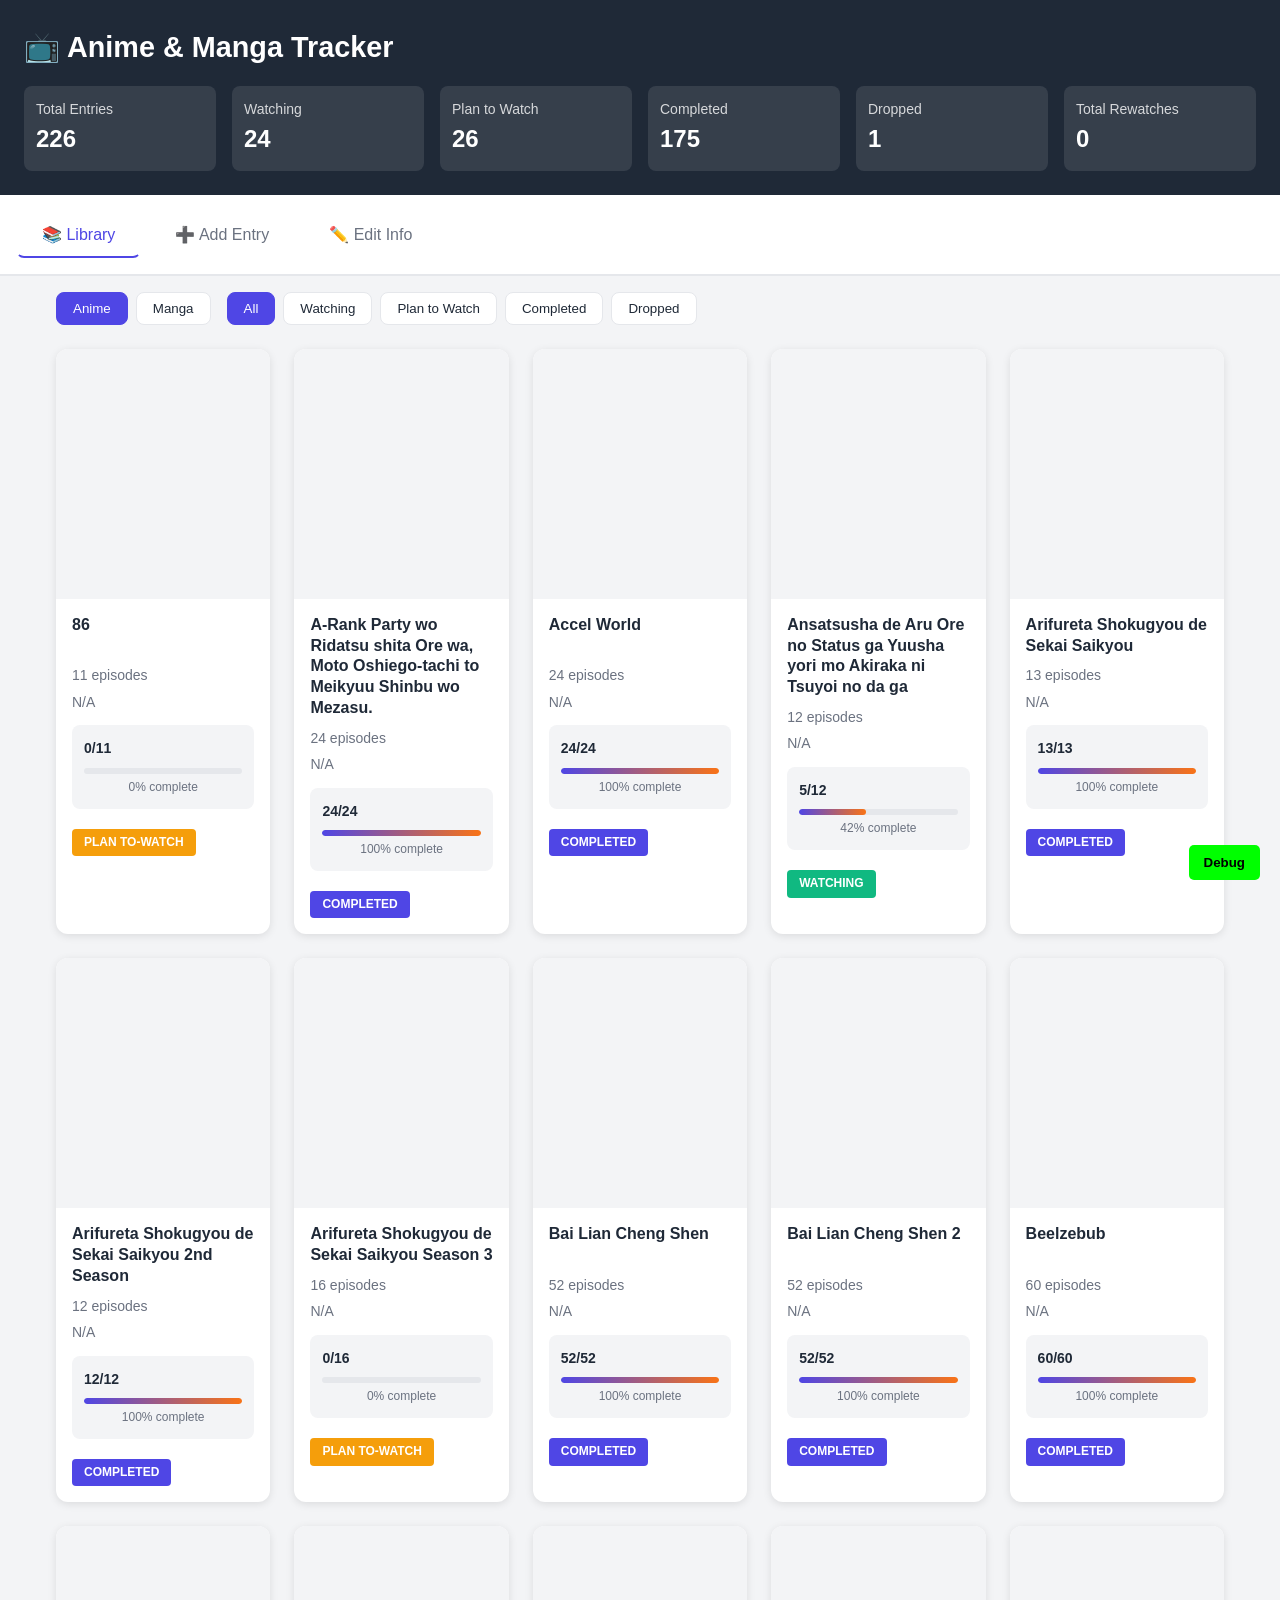
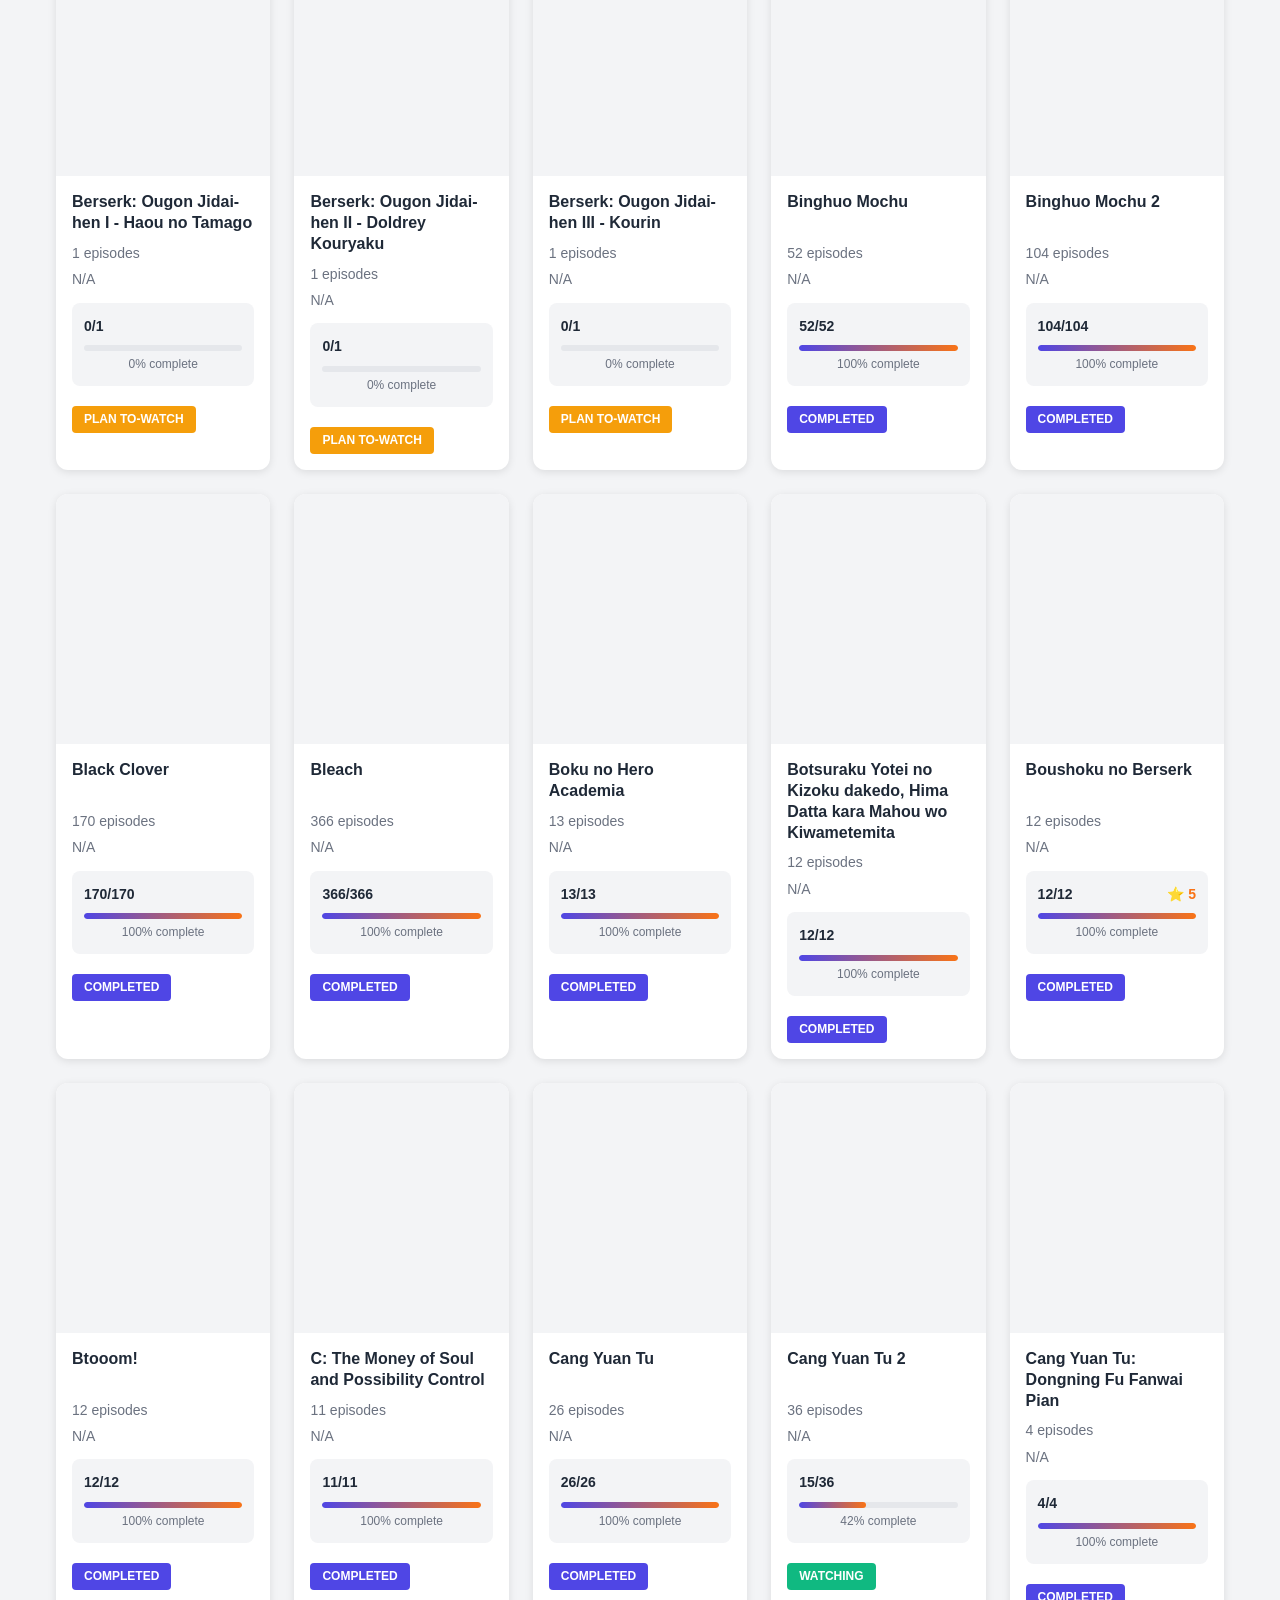
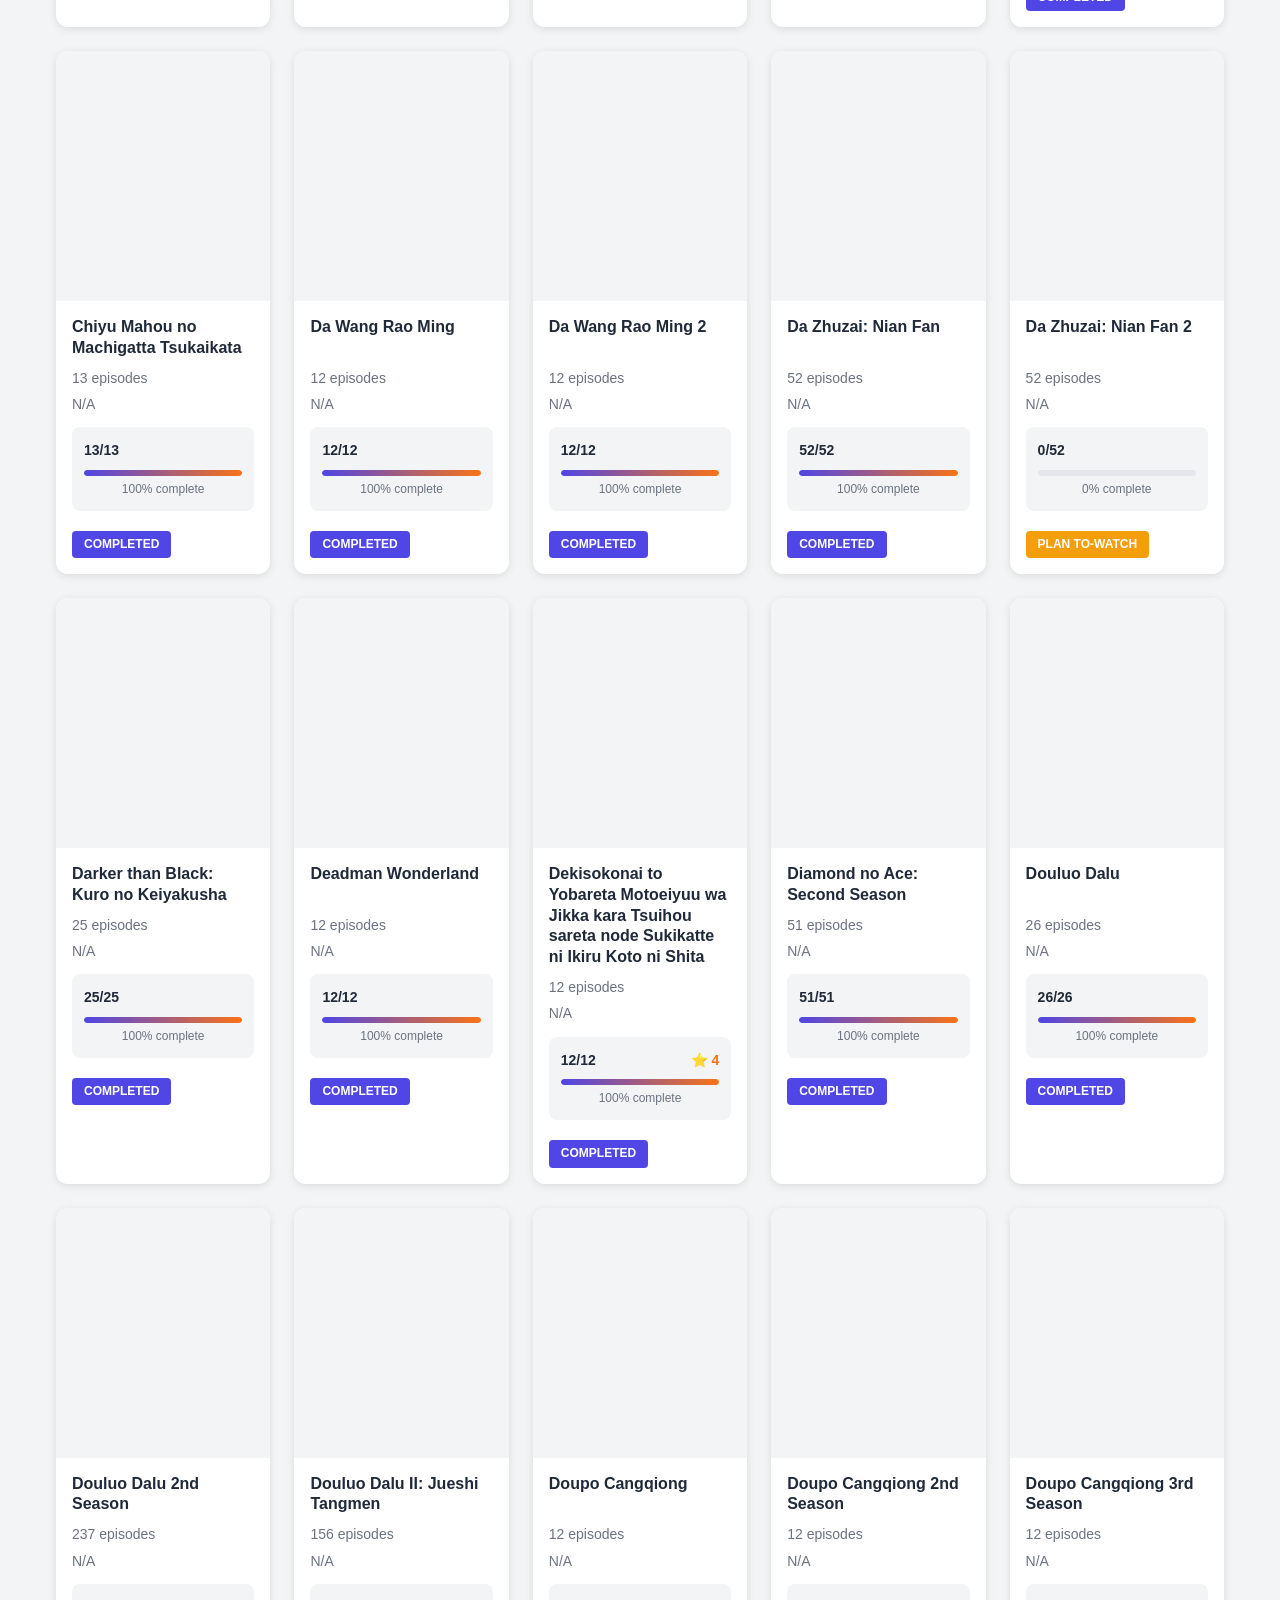
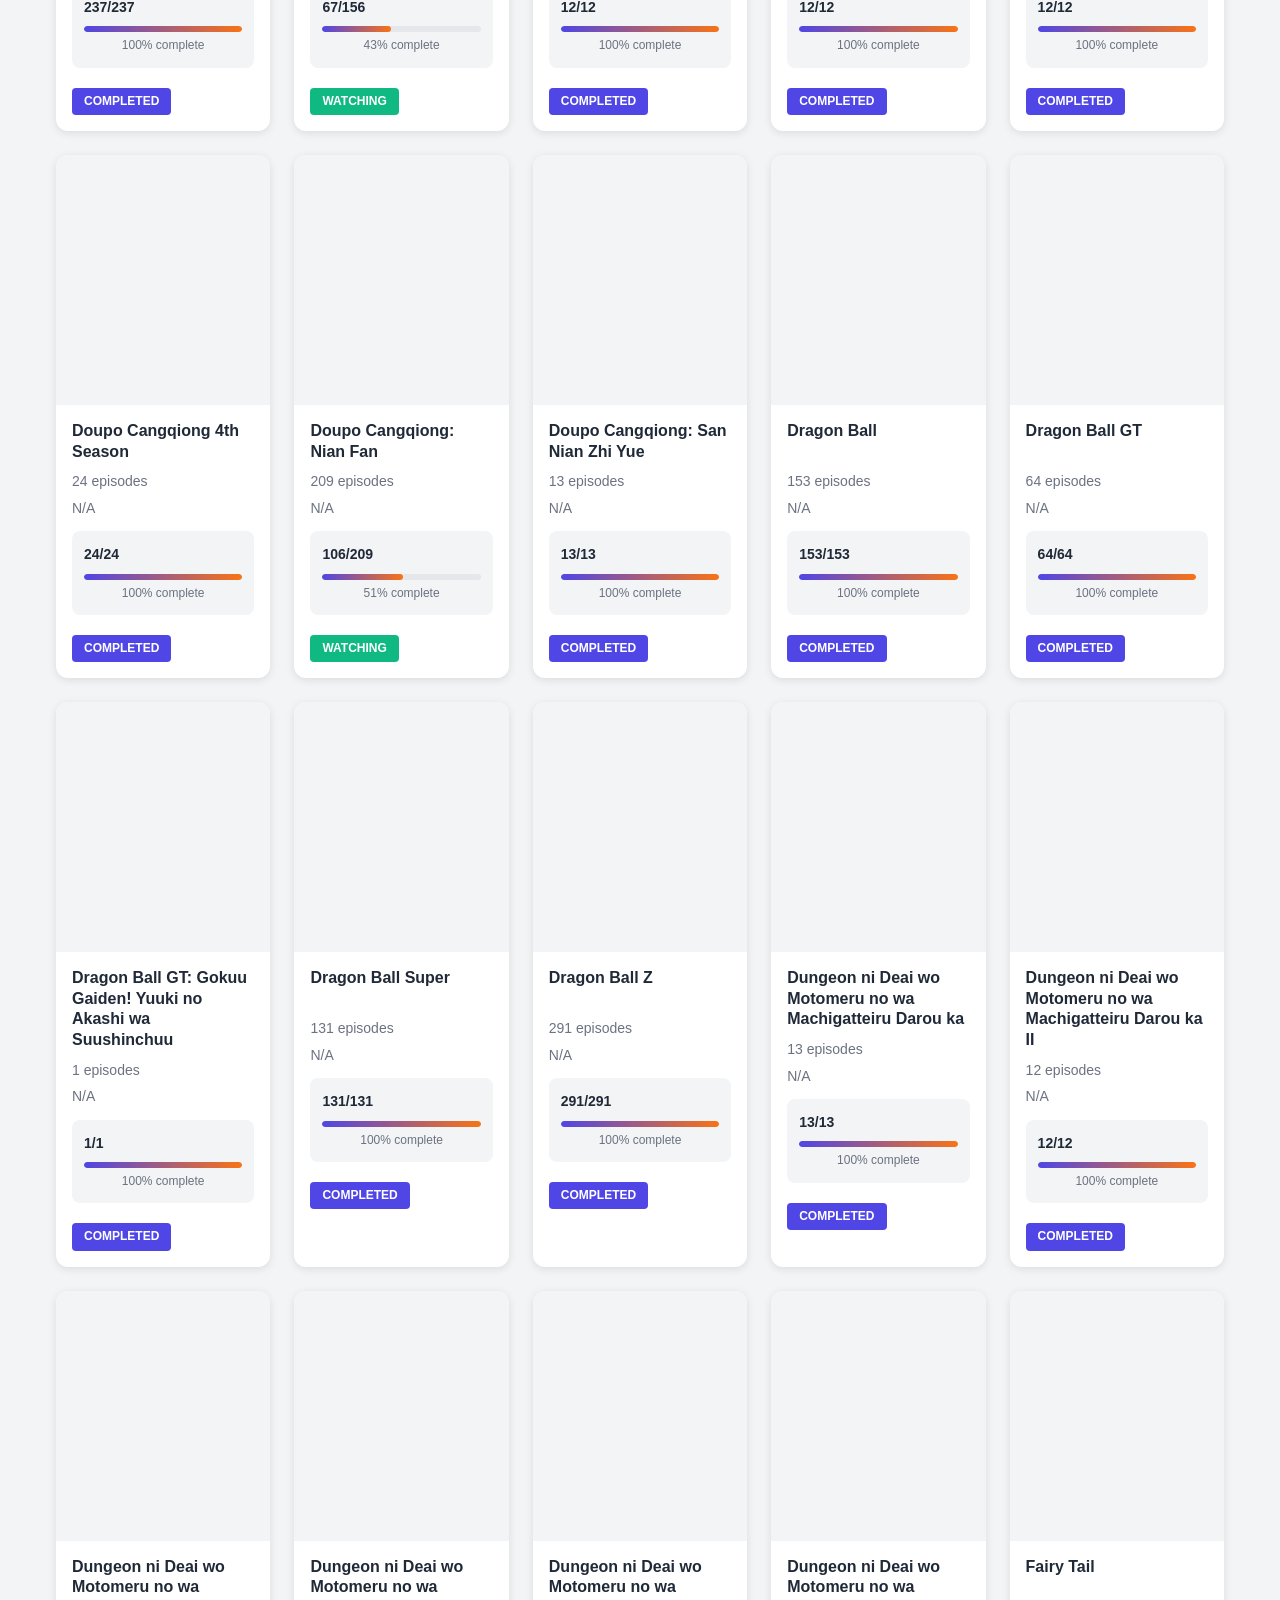
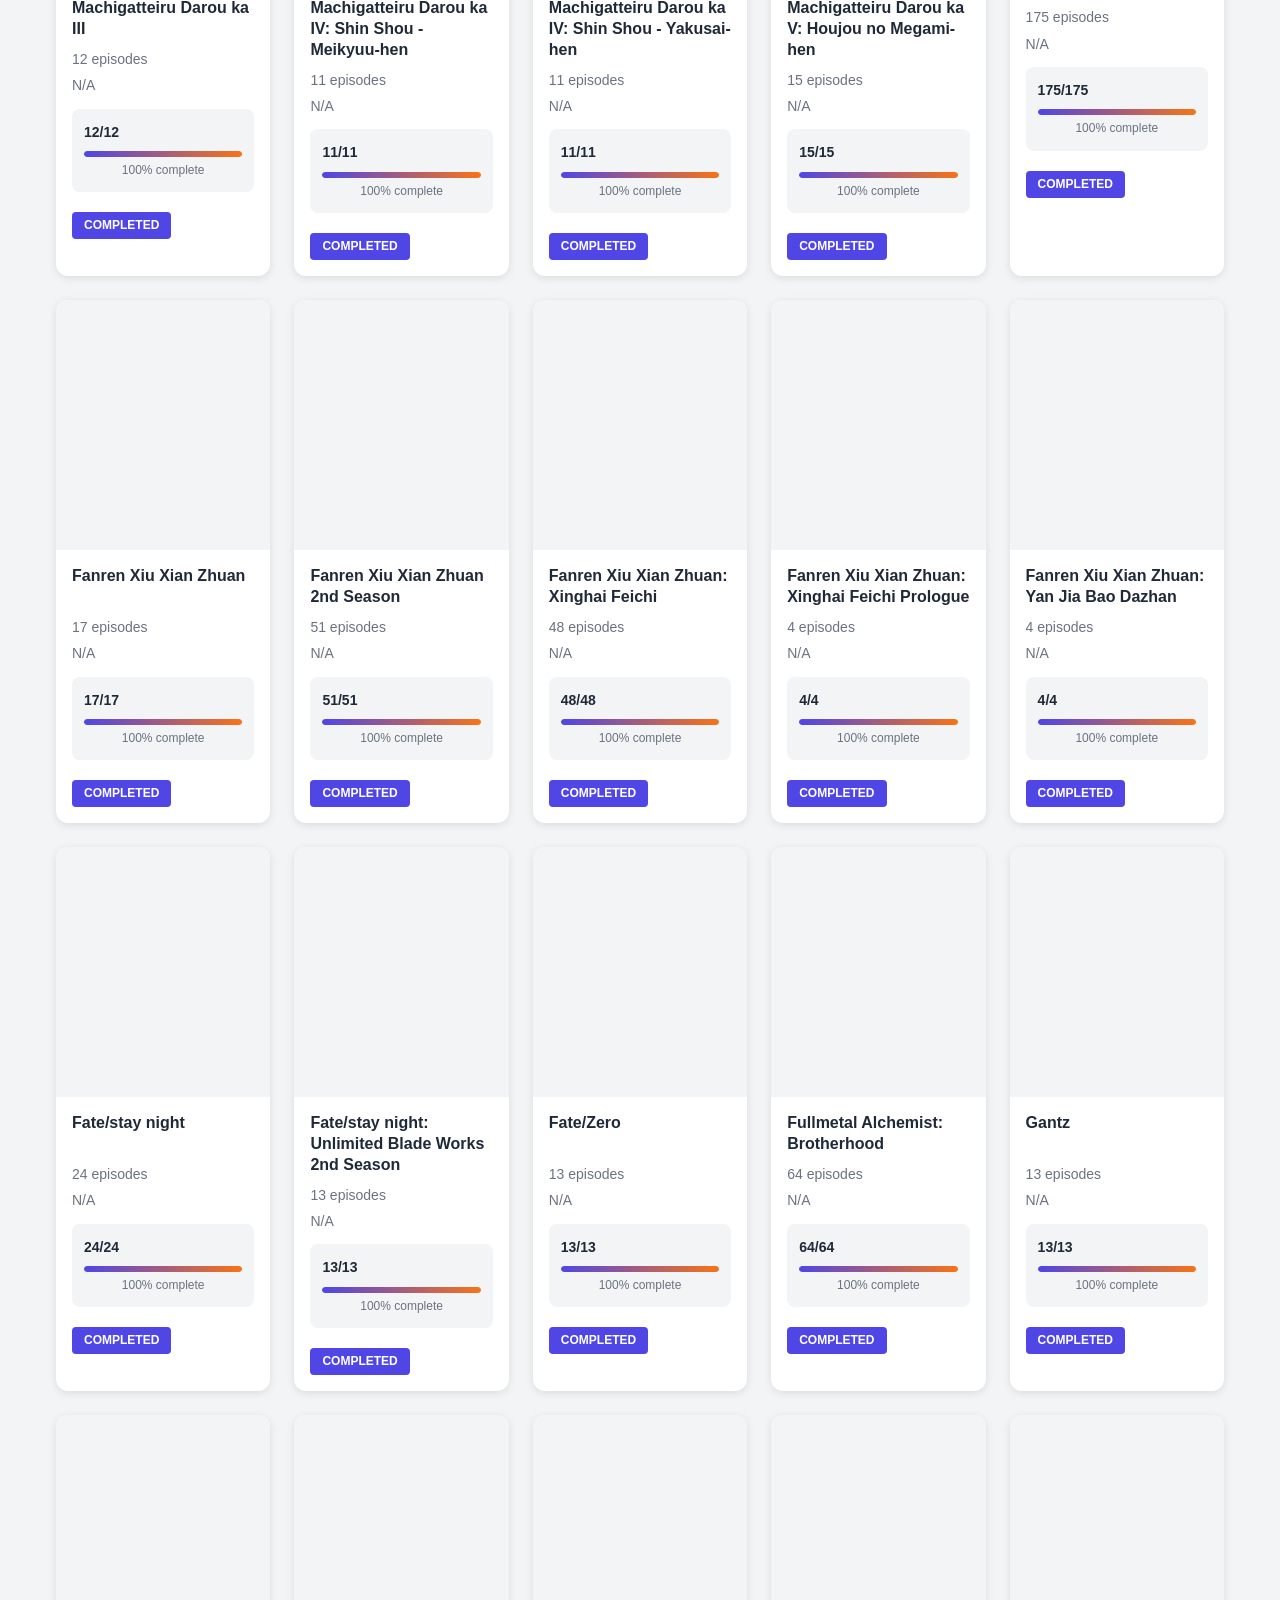
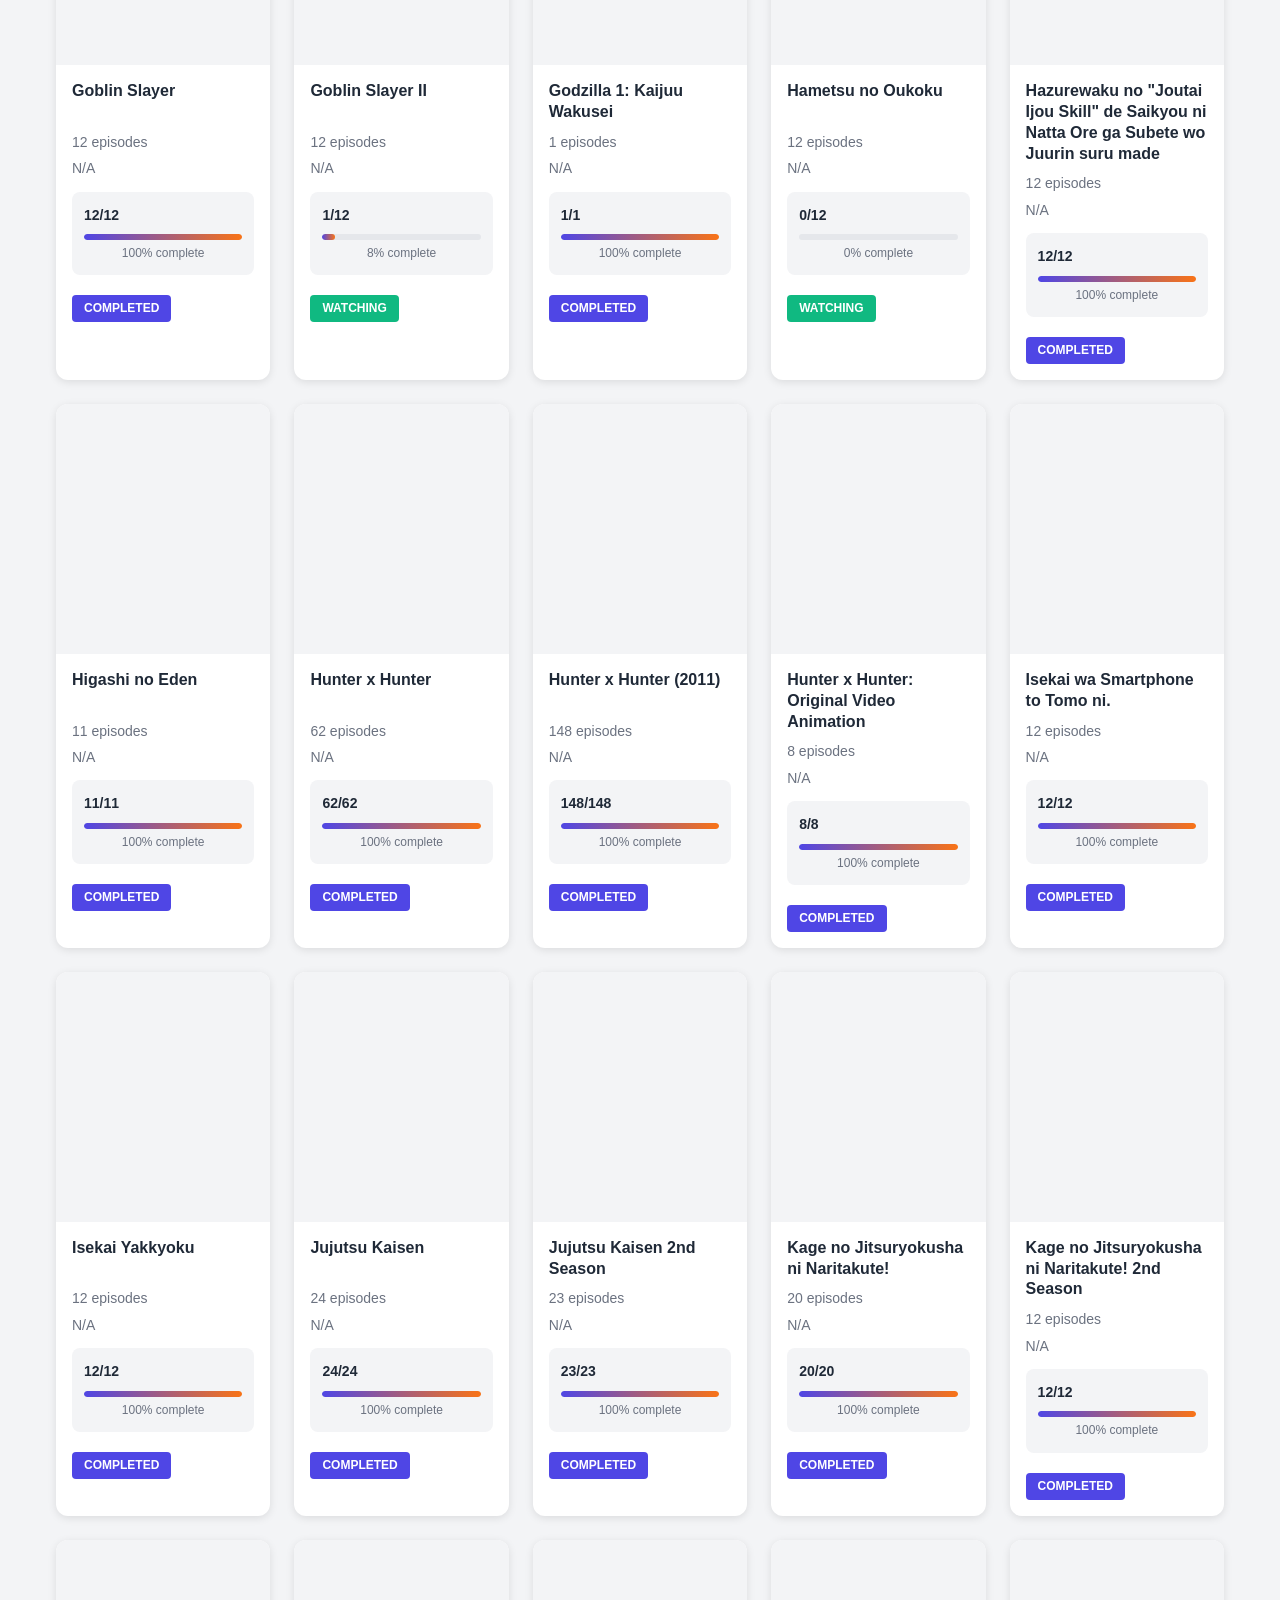
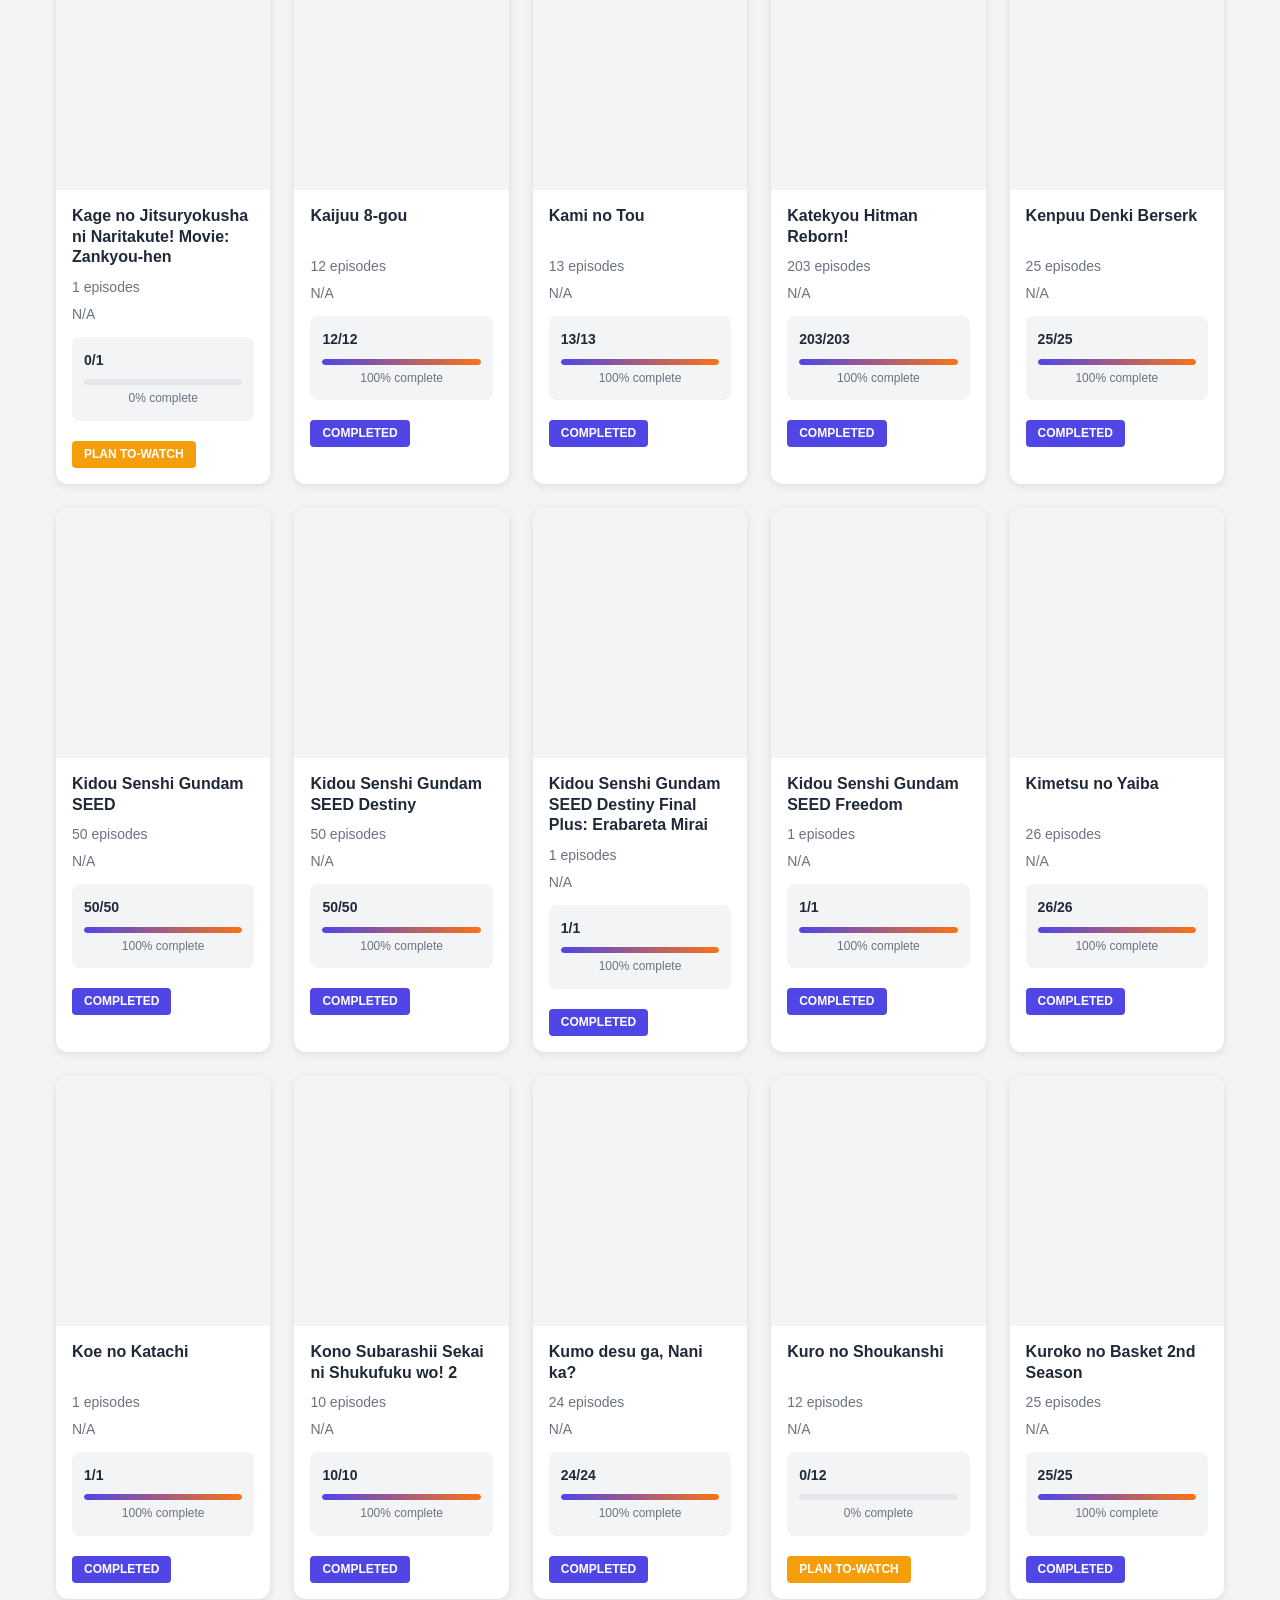
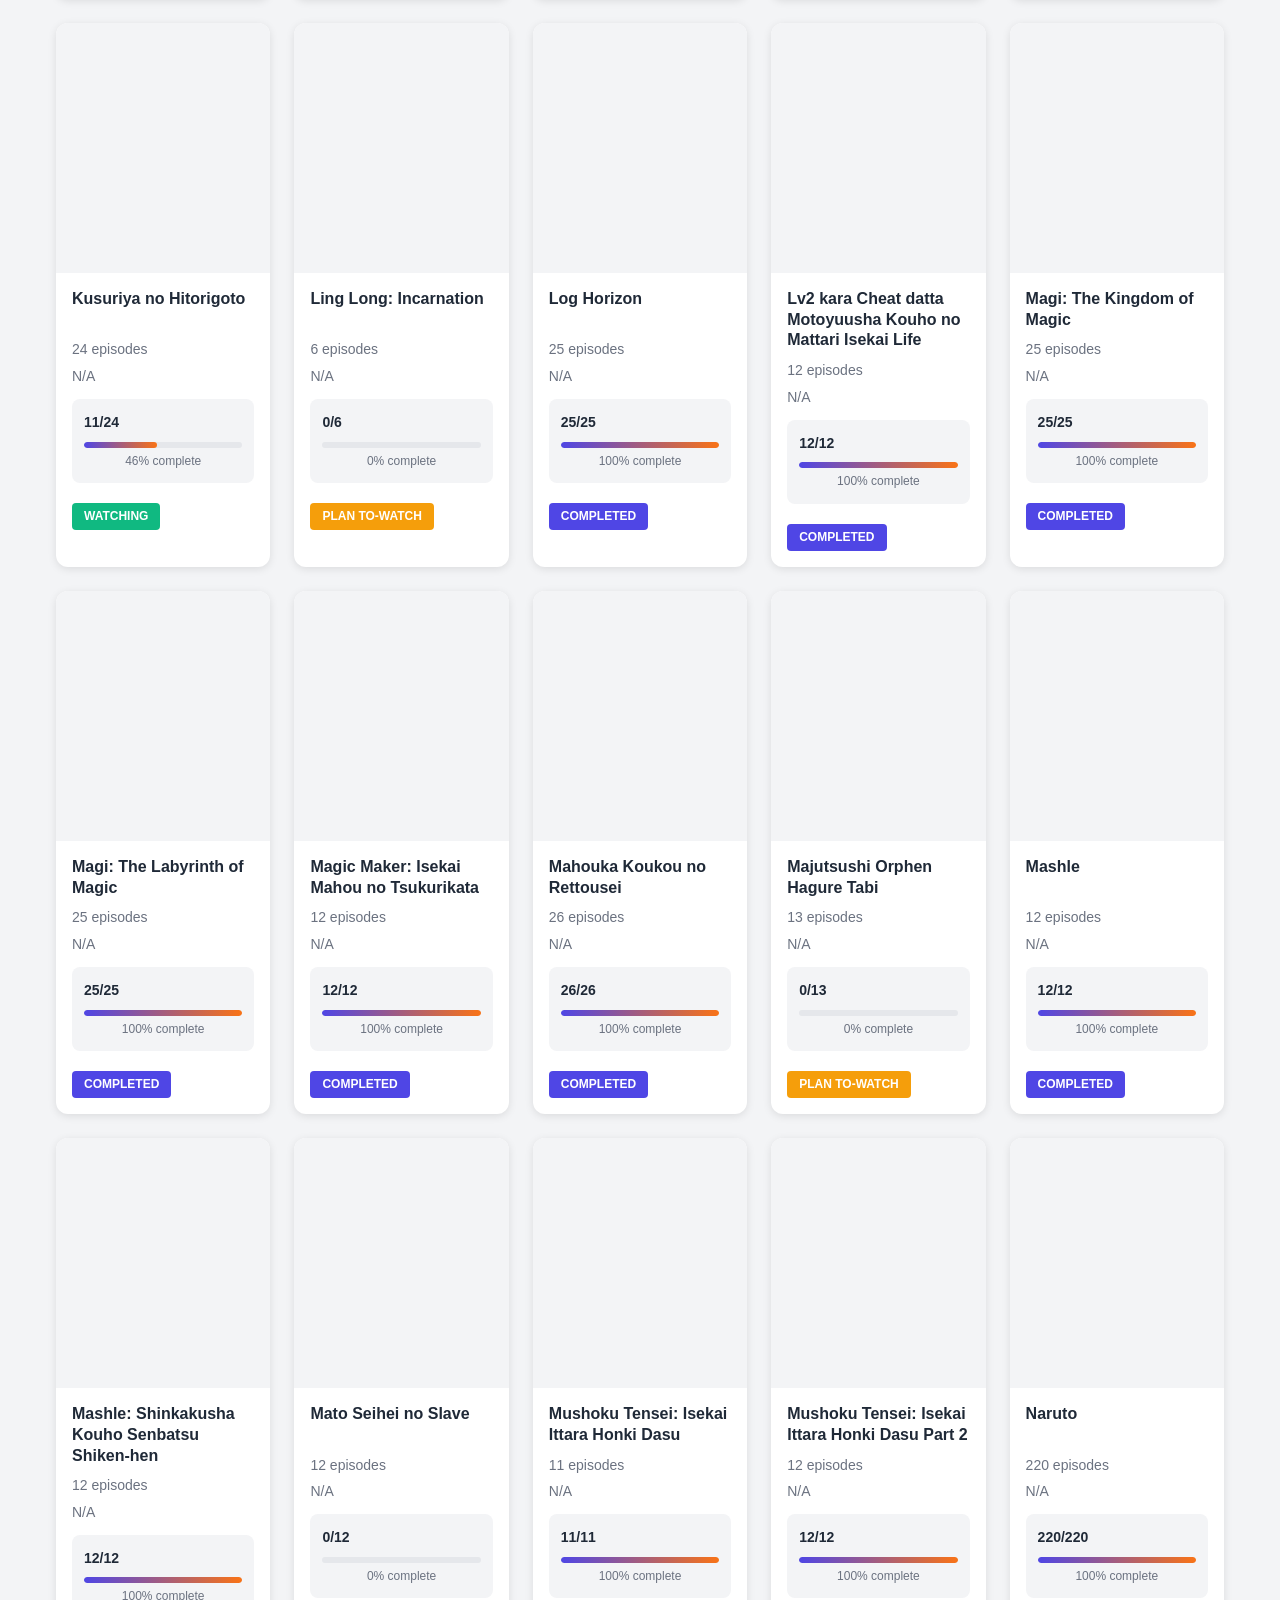
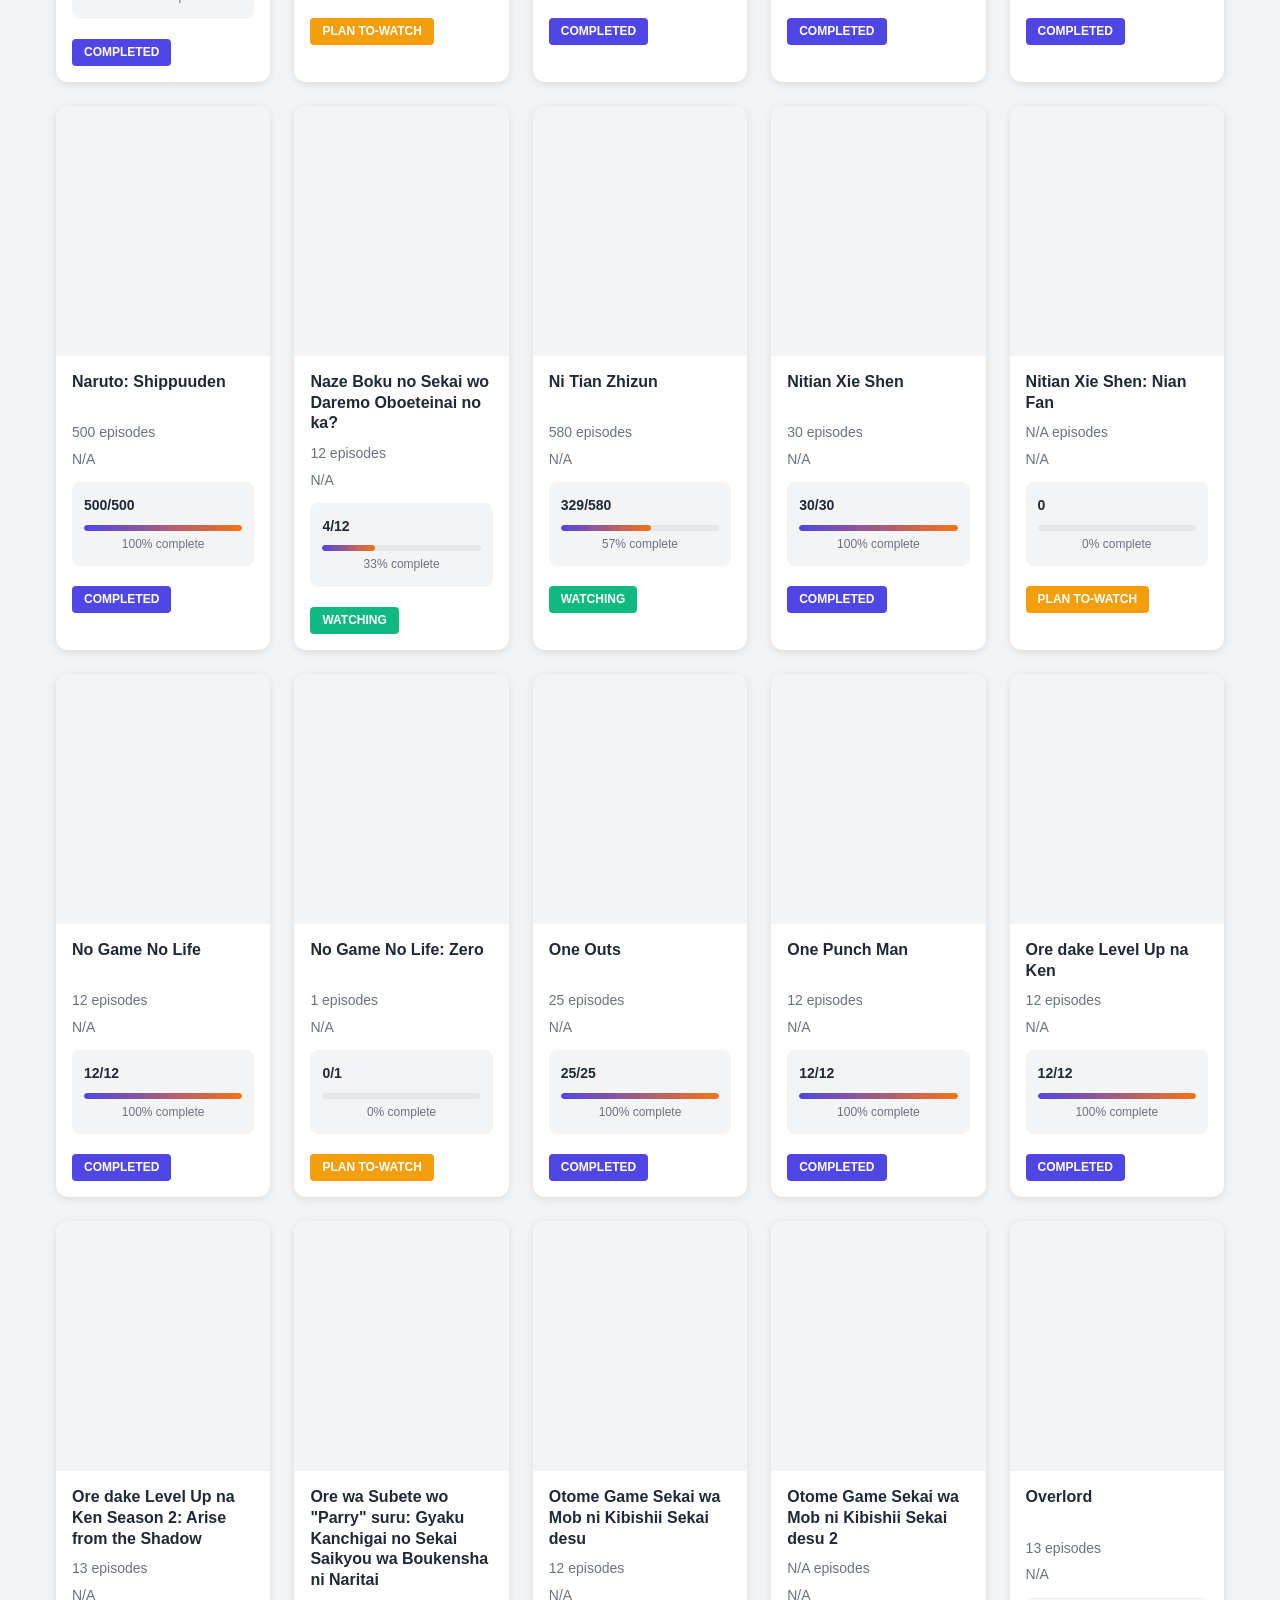
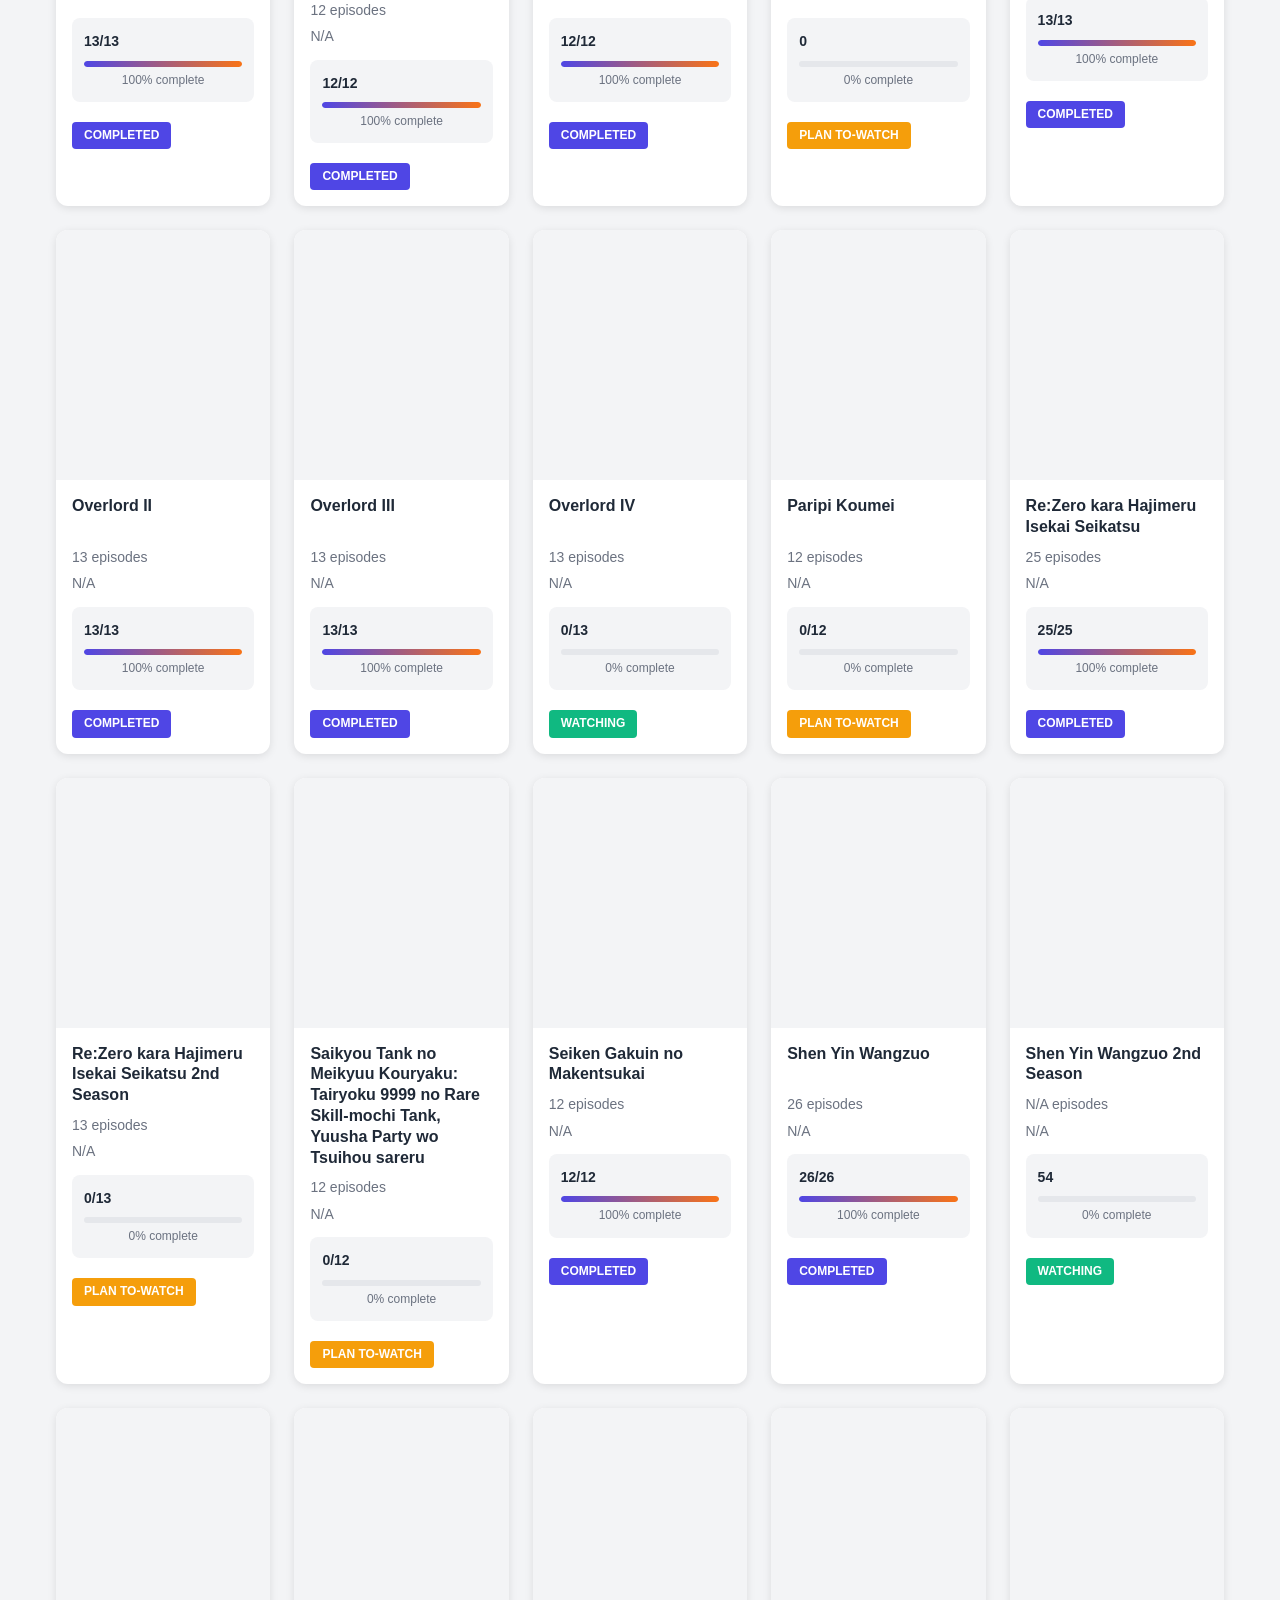
==== index.html @ 4faf29ee "first commit" ====
<!DOCTYPE html>
<html lang="en">
  <head>
    <meta charset="UTF-8" />
    <meta name="viewport" content="width=device-width, initial-scale=1.0" />
    <title>Anime & Manga Tracker</title>
    <link rel="stylesheet" href="./css/style.css" />
  </head>
  <body>
    <!-- Header -->
    <header>
      <h1>📺 Anime & Manga Tracker</h1>
      <div class="stats-bar">
        <div class="stat">
          <span class="stat-label">Total Entries</span>
          <span class="stat-value" id="stat-total">0</span>
        </div>
        <div class="stat">
          <span class="stat-label">Watching</span>
          <span class="stat-value" id="stat-watching">0</span>
        </div>
        <div class="stat">
          <span class="stat-label">Plan to Watch</span>
          <span class="stat-value" id="stat-plan">0</span>
        </div>
        <div class="stat">
          <span class="stat-label">Completed</span>
          <span class="stat-value" id="stat-completed">0</span>
        </div>
        <div class="stat">
          <span class="stat-label">Dropped</span>
          <span class="stat-value" id="stat-dropped">0</span>
        </div>
        <div class="stat">
          <span class="stat-label">Total Rewatches</span>
          <span class="stat-value" id="stat-rewatches">0</span>
        </div>
      </div>
    </header>

    <!-- Navigation Tabs -->
    <nav class="nav-tabs">
      <button class="tab-btn active" id="tab-library-btn">📚 Library</button>
      <button class="tab-btn" id="tab-add-btn">➕ Add Entry</button>
      <button class="tab-btn" id="tab-edit-btn">✏️ Edit Info</button>
    </nav>

    <!-- Main Container -->
    <div class="container">
      <!-- LIBRARY TAB -->
      <section class="tab-content" id="tab-library" style="display: block">
        <div class="library-controls">
          <div class="type-toggle">
            <button class="type-btn active" id="type-anime">Anime</button>
            <button class="type-btn" id="type-manga">Manga</button>
          </div>
          <div class="filter-group">
            <button class="filter-btn active" id="filter-all">All</button>
            <button class="filter-btn" id="filter-watching">Watching</button>
            <button class="filter-btn" id="filter-plan-to-watch">Plan to Watch</button>
            <button class="filter-btn" id="filter-completed">Completed</button>
            <button class="filter-btn" id="filter-dropped">Dropped</button>
          </div>
        </div>
        <div id="library-grid"></div>
      </section>

      <!-- ADD TAB -->
      <section class="tab-content" id="tab-add">
        <div style="margin-bottom: 2rem">
          <h2>Add New Entry</h2>
        </div>
        <div class="add-container">
          <!-- Search Section -->
          <div class="search-section">
            <h3 style="margin-bottom: 1rem">Search</h3>
            <div class="search-type-btns">
              <button class="search-type-btn active" id="search-type-anime">
                Anime
              </button>
              <button class="search-type-btn" id="search-type-manga">Manga</button>
            </div>
            <input
              type="text"
              id="search-input"
              placeholder="Search for anime or manga..."
              autocomplete="off"
            />
            <div id="search-results"></div>
          </div>

          <!-- Preview Section -->
          <div class="preview-section">
            <h3 style="margin-bottom: 1rem">Preview</h3>
            <div id="selected-result" style="min-height: 200px"></div>
            <button id="add-to-library-btn">Add to Library</button>
          </div>
        </div>
      </section>

      <!-- EDIT TAB -->
      <section class="tab-content" id="tab-edit">
        <div style="display: flex; justify-content: space-between; align-items: center; margin-bottom: 1.5rem">
          <h2>Edit & Manage Entries</h2>
          <div class="edit-toolbar">
            <button id="export-btn">💾 Export</button>
            <button id="import-btn">📥 Import</button>
            <input
              type="file"
              id="import-file"
              accept=".json"
              style="display: none"
            />
            <button id="edit-refresh-btn">🔄 Refresh</button>
          </div>
        </div>

        <div style="margin-bottom: 1rem">
          <div class="type-toggle">
            <button class="type-btn active" id="type-anime-edit" style="display: none">
              Anime
            </button>
            <button class="type-btn" id="type-manga-edit" style="display: none">
              Manga
            </button>
          </div>
        </div>

        <div id="edit-list"></div>
      </section>
    </div>

    <!-- Modal for Entry Details -->
    <div id="entry-detail-modal">
      <div id="entry-detail-content"></div>
    </div>

    <!-- Debug Console -->
    <div id="debug-console" style="position: fixed; bottom: 0; right: 0; width: 400px; height: 300px; background: #1a1a1a; color: #00ff00; border: 2px solid #00ff00; border-radius: 5px; overflow: auto; font-family: monospace; font-size: 11px; padding: 10px; z-index: 10000; display: none;">
      <div style="margin-bottom: 10px;">
        <button onclick="document.getElementById('debug-console').style.display='none'" style="float: right; background: #00ff00; color: #000; border: none; padding: 5px 10px; cursor: pointer; border-radius: 3px;">Close</button>
        <strong>Debug Console</strong>
      </div>
      <div id="debug-output" style="height: 100%; overflow-y: auto;"></div>
    </div>
    
    <!-- Debug Toggle Button -->
    <button id="debug-toggle" style="position: fixed; bottom: 20px; right: 20px; padding: 10px 15px; background: #00ff00; color: #000; border: none; border-radius: 5px; cursor: pointer; font-weight: bold; z-index: 9999;">Debug</button>

    <!-- Scripts -->
    <script src="./js/mal-api.js"></script>
    <script src="./js/data-loader.js"></script>
    <script src="./js/storage.js"></script>
    <script>
      // Setup debug console
      const debugOutput = document.getElementById('debug-output');
      const debugToggle = document.getElementById('debug-toggle');
      const debugConsole = document.getElementById('debug-console');
      
      debugToggle.addEventListener('click', () => {
        debugConsole.style.display = debugConsole.style.display === 'none' ? 'block' : 'none';
      });
      
      const originalLog = console.log;
      const originalError = console.error;
      
      console.log = function(...args) {
        originalLog.apply(console, args);
        const message = args.map(arg => typeof arg === 'object' ? JSON.stringify(arg, null, 2) : String(arg)).join(' ');
        const line = document.createElement('div');
        line.style.color = '#00ff00';
        line.textContent = '[LOG] ' + message;
        debugOutput.appendChild(line);
        debugOutput.scrollTop = debugOutput.scrollHeight;
      };
      
      console.error = function(...args) {
        originalError.apply(console, args);
        const message = args.map(arg => typeof arg === 'object' ? JSON.stringify(arg, null, 2) : String(arg)).join(' ');
        const line = document.createElement('div');
        line.style.color = '#ff0000';
        line.textContent = '[ERROR] ' + message;
        debugOutput.appendChild(line);
        debugOutput.scrollTop = debugOutput.scrollHeight;
      };
      
      console.log('Debug console initialized');
      console.log('[index.html] typeof MALDataLoader:', typeof MALDataLoader);
      console.log('[index.html] typeof StorageManager:', typeof StorageManager);
      console.log('[index.html] typeof AnimeTrackerApp:', typeof AnimeTrackerApp);
    </script>
    <script src="./js/app.js"></script>
  </body>
</html>
---- css/style.css ----
/* Anime Tracker App - Styling */

:root {
  --primary-color: #1f2937;
  --secondary-color: #4f46e5;
  --accent-color: #f97316;
  --bg-light: #f3f4f6;
  --bg-white: #ffffff;
  --text-dark: #1f2937;
  --text-light: #6b7280;
  --border-color: #e5e7eb;
  --success-color: #10b981;
  --warning-color: #f59e0b;
  --danger-color: #ef4444;
}

* {
  margin: 0;
  padding: 0;
  box-sizing: border-box;
}

body {
  font-family: -apple-system, BlinkMacSystemFont, 'Segoe UI', 'Roboto', 'Oxygen', 'Ubuntu',
    'Cantarell', 'Fira Sans', 'Droid Sans', 'Helvetica Neue', sans-serif;
  background-color: var(--bg-light);
  color: var(--text-dark);
  line-height: 1.6;
}

/* ============ HEADER ============ */

header {
  background-color: var(--primary-color);
  color: white;
  padding: 1.5rem;
  box-shadow: 0 2px 8px rgba(0, 0, 0, 0.1);
}

header h1 {
  font-size: 1.8rem;
  margin-bottom: 1rem;
}

.stats-bar {
  display: grid;
  grid-template-columns: repeat(auto-fit, minmax(150px, 1fr));
  gap: 1rem;
  margin-top: 1rem;
}

.stat {
  background-color: rgba(255, 255, 255, 0.1);
  padding: 0.75rem;
  border-radius: 0.5rem;
}

.stat-label {
  display: block;
  font-size: 0.875rem;
  opacity: 0.8;
}

.stat-value {
  display: block;
  font-size: 1.5rem;
  font-weight: bold;
}

/* ============ NAVIGATION ============ */

.nav-tabs {
  display: flex;
  gap: 0.5rem;
  padding: 1rem;
  background-color: var(--bg-white);
  border-bottom: 2px solid var(--border-color);
  flex-wrap: wrap;
}

.tab-btn {
  background: none;
  border: 2px solid transparent;
  padding: 0.75rem 1.5rem;
  font-size: 1rem;
  cursor: pointer;
  color: var(--text-light);
  border-radius: 0.5rem;
  transition: all 0.3s ease;
}

.tab-btn:hover {
  color: var(--secondary-color);
  background-color: var(--bg-light);
}

.tab-btn.active {
  color: var(--secondary-color);
  border-bottom-color: var(--secondary-color);
}

/* ============ MAIN CONTENT ============ */

.container {
  max-width: 1200px;
  margin: 0 auto;
  padding: 1rem;
}

.tab-content {
  display: none;
  animation: fadeIn 0.3s ease;
}

.tab-content.active {
  display: block;
}

@keyframes fadeIn {
  from {
    opacity: 0;
  }
  to {
    opacity: 1;
  }
}

/* ============ LIBRARY TAB ============ */

.library-controls {
  display: flex;
  gap: 1rem;
  margin-bottom: 1.5rem;
  flex-wrap: wrap;
}

.type-toggle,
.filter-group {
  display: flex;
  gap: 0.5rem;
  flex-wrap: wrap;
}

.type-btn,
.filter-btn {
  padding: 0.5rem 1rem;
  border: 1px solid var(--border-color);
  background-color: var(--bg-white);
  color: var(--text-dark);
  border-radius: 0.5rem;
  cursor: pointer;
  transition: all 0.3s ease;
}

.type-btn:hover,
.filter-btn:hover {
  background-color: var(--bg-light);
}

.type-btn.active,
.filter-btn.active {
  background-color: var(--secondary-color);
  color: white;
  border-color: var(--secondary-color);
}

#library-grid {
  display: grid;
  grid-template-columns: repeat(auto-fill, minmax(200px, 1fr));
  gap: 1.5rem;
  margin-top: 1.5rem;
}

.entry-card {
  background-color: var(--bg-white);
  border-radius: 0.75rem;
  overflow: hidden;
  box-shadow: 0 2px 8px rgba(0, 0, 0, 0.1);
  cursor: pointer;
  transition: transform 0.3s ease, box-shadow 0.3s ease;
}

.entry-card:hover {
  transform: translateY(-4px);
  box-shadow: 0 8px 16px rgba(0, 0, 0, 0.15);
}

.card-image {
  width: 100%;
  height: 250px;
  background-size: cover;
  background-position: center;
  background-color: var(--bg-light);
}

.card-content {
  padding: 1rem;
}

.card-title {
  font-size: 1rem;
  font-weight: 600;
  margin-bottom: 0.5rem;
  line-height: 1.3;
  min-height: 2.6rem;
}

.card-meta {
  font-size: 0.875rem;
  color: var(--text-light);
  margin-bottom: 0.25rem;
}

.card-rewatch {
  font-size: 0.875rem;
  color: var(--accent-color);
  font-weight: 600;
  margin: 0.5rem 0;
}

.status-badge {
  display: inline-block;
  padding: 0.25rem 0.75rem;
  border-radius: 0.25rem;
  font-size: 0.75rem;
  font-weight: 600;
  margin-top: 0.5rem;
}

.status-watching {
  background-color: var(--success-color);
  color: white;
}

.status-plan-to-watch {
  background-color: var(--warning-color);
  color: white;
}

.status-completed {
  background-color: var(--secondary-color);
  color: white;
}

.status-dropped {
  background-color: var(--danger-color);
  color: white;
}

/* Progress Section */
.progress-section {
  margin: 0.75rem 0;
  padding: 0.75rem;
  background-color: var(--bg-light);
  border-radius: 0.5rem;
}

.progress-info {
  display: flex;
  justify-content: space-between;
  align-items: center;
  margin-bottom: 0.5rem;
  font-size: 0.875rem;
}

.progress-text {
  font-weight: 600;
  color: var(--text-dark);
}

.user-score {
  color: var(--accent-color);
  font-weight: 600;
}

.progress-bar {
  width: 100%;
  height: 6px;
  background-color: #e5e7eb;
  border-radius: 3px;
  overflow: hidden;
  margin-bottom: 0.25rem;
}

.progress-fill {
  height: 100%;
  background: linear-gradient(90deg, var(--secondary-color), var(--accent-color));
  border-radius: 3px;
  transition: width 0.3s ease;
}

.progress-percent {
  font-size: 0.75rem;
  color: var(--text-light);
  margin: 0;
  text-align: center;
}

.empty-state {
  text-align: center;
  padding: 3rem;
  color: var(--text-light);
  font-size: 1.1rem;
}

/* ============ MODAL ============ */

#entry-detail-modal {
  display: none;
  position: fixed;
  z-index: 1000;
  left: 0;
  top: 0;
  width: 100%;
  height: 100%;
  background-color: rgba(0, 0, 0, 0.7);
  backdrop-filter: blur(4px);
}

#entry-detail-content {
  background-color: var(--bg-white);
  margin: 5% auto;
  padding: 2rem;
  border-radius: 0.75rem;
  max-width: 500px;
  max-height: 80vh;
  overflow-y: auto;
  box-shadow: 0 20px 60px rgba(0, 0, 0, 0.3);
}

.detail-container {
  display: flex;
  gap: 1.5rem;
  margin-bottom: 1.5rem;
}

.detail-image {
  width: 120px;
  height: 170px;
  object-fit: cover;
  border-radius: 0.5rem;
  flex-shrink: 0;
}

.detail-info h2 {
  margin-bottom: 1rem;
  font-size: 1.5rem;
}

.detail-info p {
  margin-bottom: 0.75rem;
  line-height: 1.5;
}

.detail-status-section {
  background-color: var(--bg-light);
  padding: 1rem;
  border-radius: 0.5rem;
  margin: 1rem 0;
  border-left: 4px solid var(--secondary-color);
}

.detail-status-section p {
  margin-bottom: 0.5rem;
}

.detail-progress-bar {
  width: 100%;
  height: 8px;
  background-color: #e5e7eb;
  border-radius: 4px;
  overflow: hidden;
  margin: 0.75rem 0;
}

.detail-progress-bar .progress-fill {
  height: 100%;
  background: linear-gradient(90deg, var(--secondary-color), var(--accent-color));
  border-radius: 4px;
}

#entry-detail-content button {
  width: 100%;
  padding: 0.75rem;
  background-color: var(--secondary-color);
  color: white;
  border: none;
  border-radius: 0.5rem;
  cursor: pointer;
  font-size: 1rem;
  font-weight: 600;
}

#entry-detail-content button:hover {
  background-color: #4338ca;
}

/* ============ ADD TAB ============ */

.add-container {
  display: grid;
  grid-template-columns: 1fr 1fr;
  gap: 2rem;
}

.search-section,
.preview-section {
  background-color: var(--bg-white);
  padding: 1.5rem;
  border-radius: 0.75rem;
  box-shadow: 0 2px 8px rgba(0, 0, 0, 0.1);
}

.search-type-btns {
  display: flex;
  gap: 0.5rem;
  margin-bottom: 1rem;
}

.search-type-btn {
  padding: 0.5rem 1rem;
  border: 1px solid var(--border-color);
  background-color: var(--bg-white);
  border-radius: 0.5rem;
  cursor: pointer;
  transition: all 0.3s ease;
}

.search-type-btn.active {
  background-color: var(--secondary-color);
  color: white;
  border-color: var(--secondary-color);
}

#search-input {
  width: 100%;
  padding: 0.75rem;
  border: 1px solid var(--border-color);
  border-radius: 0.5rem;
  font-size: 1rem;
  margin-bottom: 1rem;
}

#search-results {
  max-height: 400px;
  overflow-y: auto;
}

.search-result {
  display: flex;
  gap: 1rem;
  padding: 0.75rem;
  border: 1px solid var(--border-color);
  border-radius: 0.5rem;
  cursor: pointer;
  transition: all 0.3s ease;
  margin-bottom: 0.5rem;
}

.search-result:hover {
  background-color: var(--bg-light);
  transform: translateX(4px);
}

.search-result img {
  width: 60px;
  height: 90px;
  object-fit: cover;
  border-radius: 0.25rem;
}

.search-result h4 {
  margin-bottom: 0.25rem;
}

.search-result p {
  font-size: 0.875rem;
  color: var(--text-light);
}

.selected-item {
  display: flex;
  gap: 1.5rem;
}

.selected-item img {
  width: 100px;
  height: 150px;
  object-fit: cover;
  border-radius: 0.5rem;
}

#add-to-library-btn {
  display: none;
  width: 100%;
  padding: 1rem;
  background-color: var(--success-color);
  color: white;
  border: none;
  border-radius: 0.5rem;
  cursor: pointer;
  font-size: 1rem;
  font-weight: 600;
  margin-top: 1rem;
}

#add-to-library-btn:hover {
  background-color: #059669;
}

/* ============ EDIT TAB ============ */

.edit-toolbar {
  display: flex;
  gap: 1rem;
  margin-bottom: 1.5rem;
}

.edit-toolbar button {
  padding: 0.75rem 1.5rem;
  background-color: var(--secondary-color);
  color: white;
  border: none;
  border-radius: 0.5rem;
  cursor: pointer;
  font-weight: 600;
}

.edit-toolbar button:hover {
  background-color: #4338ca;
}

#edit-list {
  display: flex;
  flex-direction: column;
  gap: 1rem;
}

.edit-item {
  background-color: var(--bg-white);
  padding: 1.5rem;
  border-radius: 0.75rem;
  box-shadow: 0 2px 8px rgba(0, 0, 0, 0.1);
}

.edit-item-header {
  display: flex;
  justify-content: space-between;
  align-items: center;
  margin-bottom: 1rem;
}

.edit-item-header h4 {
  font-size: 1.1rem;
}

.edit-controls {
  display: grid;
  grid-template-columns: 1fr 1fr 1fr;
  gap: 1rem;
}

.control-group {
  display: flex;
  flex-direction: column;
  gap: 0.5rem;
}

.control-group label {
  font-weight: 600;
  font-size: 0.875rem;
}

.control-group select {
  padding: 0.5rem;
  border: 1px solid var(--border-color);
  border-radius: 0.5rem;
  font-size: 0.875rem;
}

.rewatch-controls {
  display: flex;
  align-items: center;
  gap: 0.5rem;
}

.rewatch-controls button {
  width: 32px;
  height: 32px;
  padding: 0;
  background-color: var(--secondary-color);
  color: white;
  border: none;
  border-radius: 0.25rem;
  cursor: pointer;
  font-weight: 600;
}

.rewatch-controls button:hover {
  background-color: #4338ca;
}

.rewatch-controls span {
  flex: 1;
  text-align: center;
  font-weight: 600;
}

.delete-btn {
  background-color: var(--danger-color);
  color: white;
  border: none;
  padding: 0.5rem 1rem;
  border-radius: 0.5rem;
  cursor: pointer;
  font-weight: 600;
}

.delete-btn:hover {
  background-color: #dc2626;
}

/* ============ RESPONSIVE ============ */

@media (max-width: 768px) {
  #library-grid {
    grid-template-columns: repeat(auto-fill, minmax(150px, 1fr));
  }

  .add-container {
    grid-template-columns: 1fr;
  }

  .nav-tabs {
    overflow-x: auto;
  }

  .edit-controls {
    grid-template-columns: 1fr;
  }

  .detail-container {
    flex-direction: column;
  }
}

@media (max-width: 480px) {
  #library-grid {
    grid-template-columns: repeat(auto-fill, minmax(120px, 1fr));
  }

  header h1 {
    font-size: 1.4rem;
  }

  .stats-bar {
    grid-template-columns: repeat(2, 1fr);
  }
}
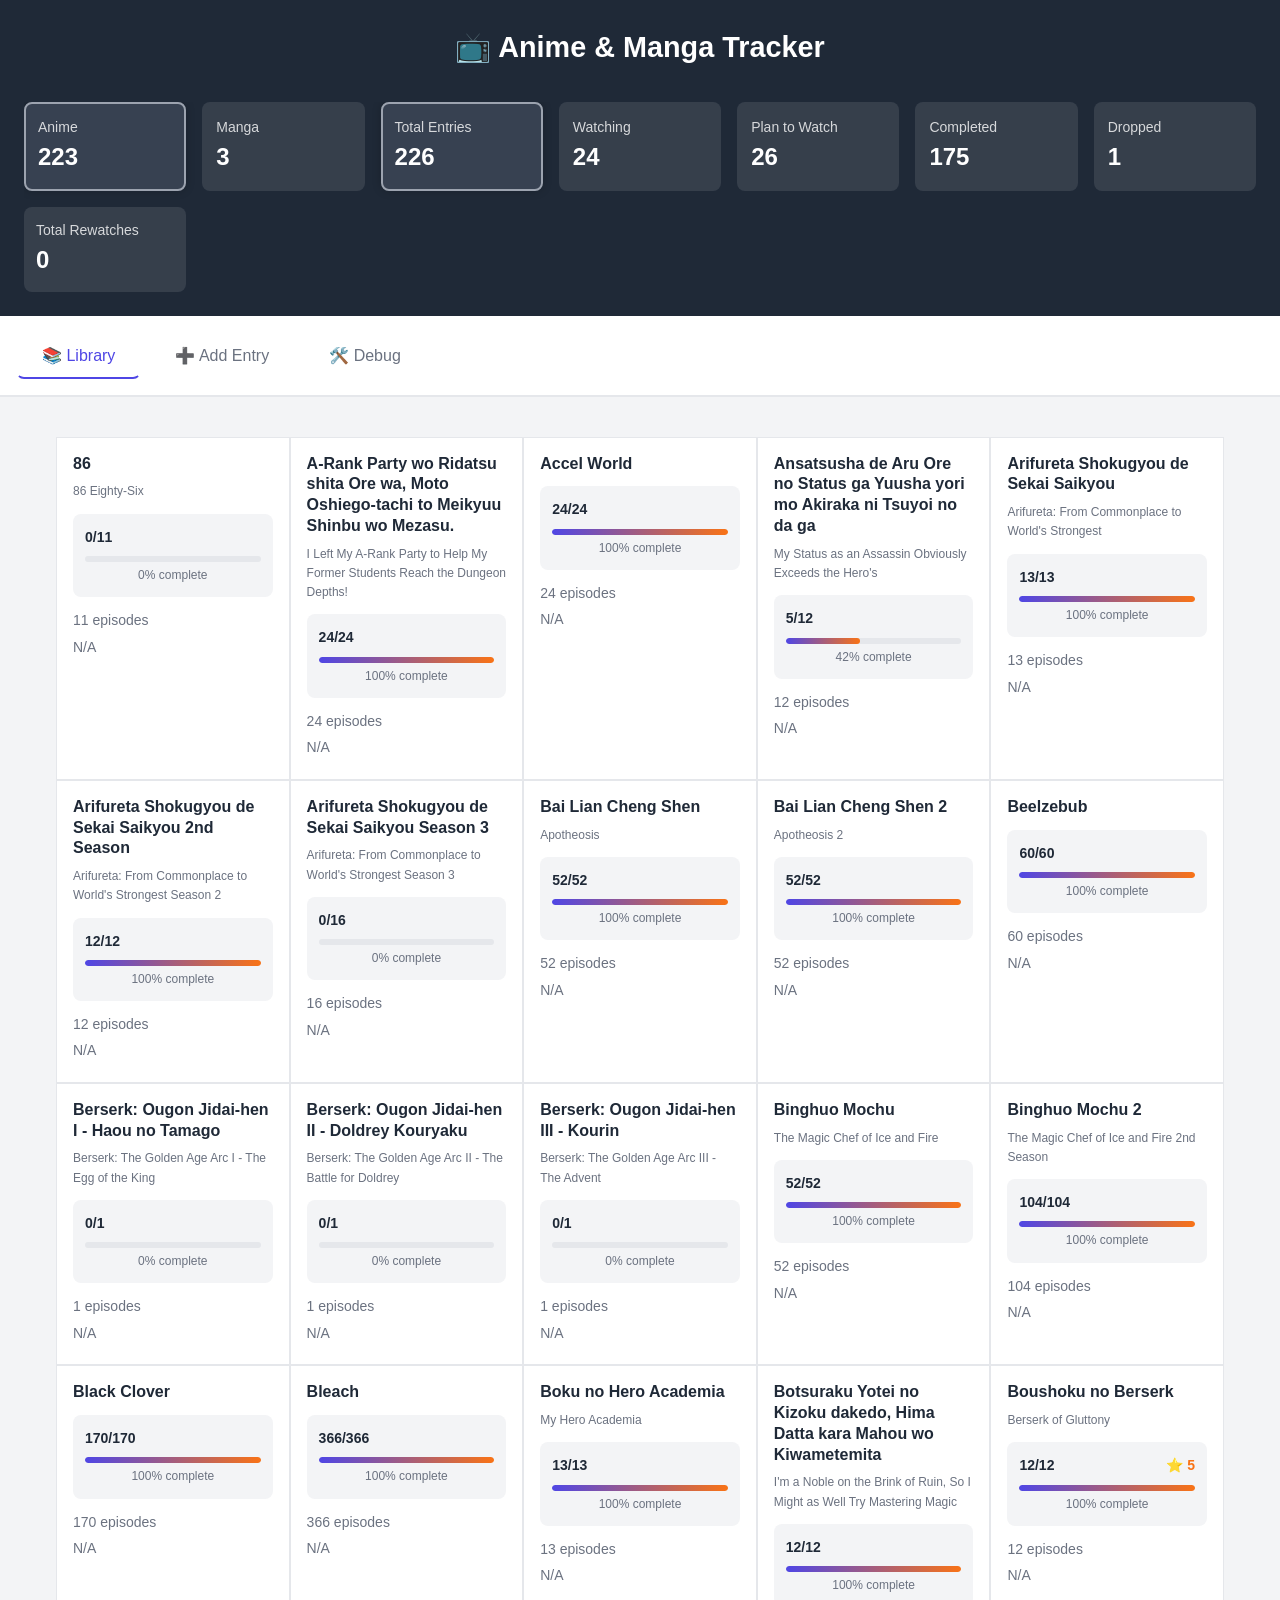
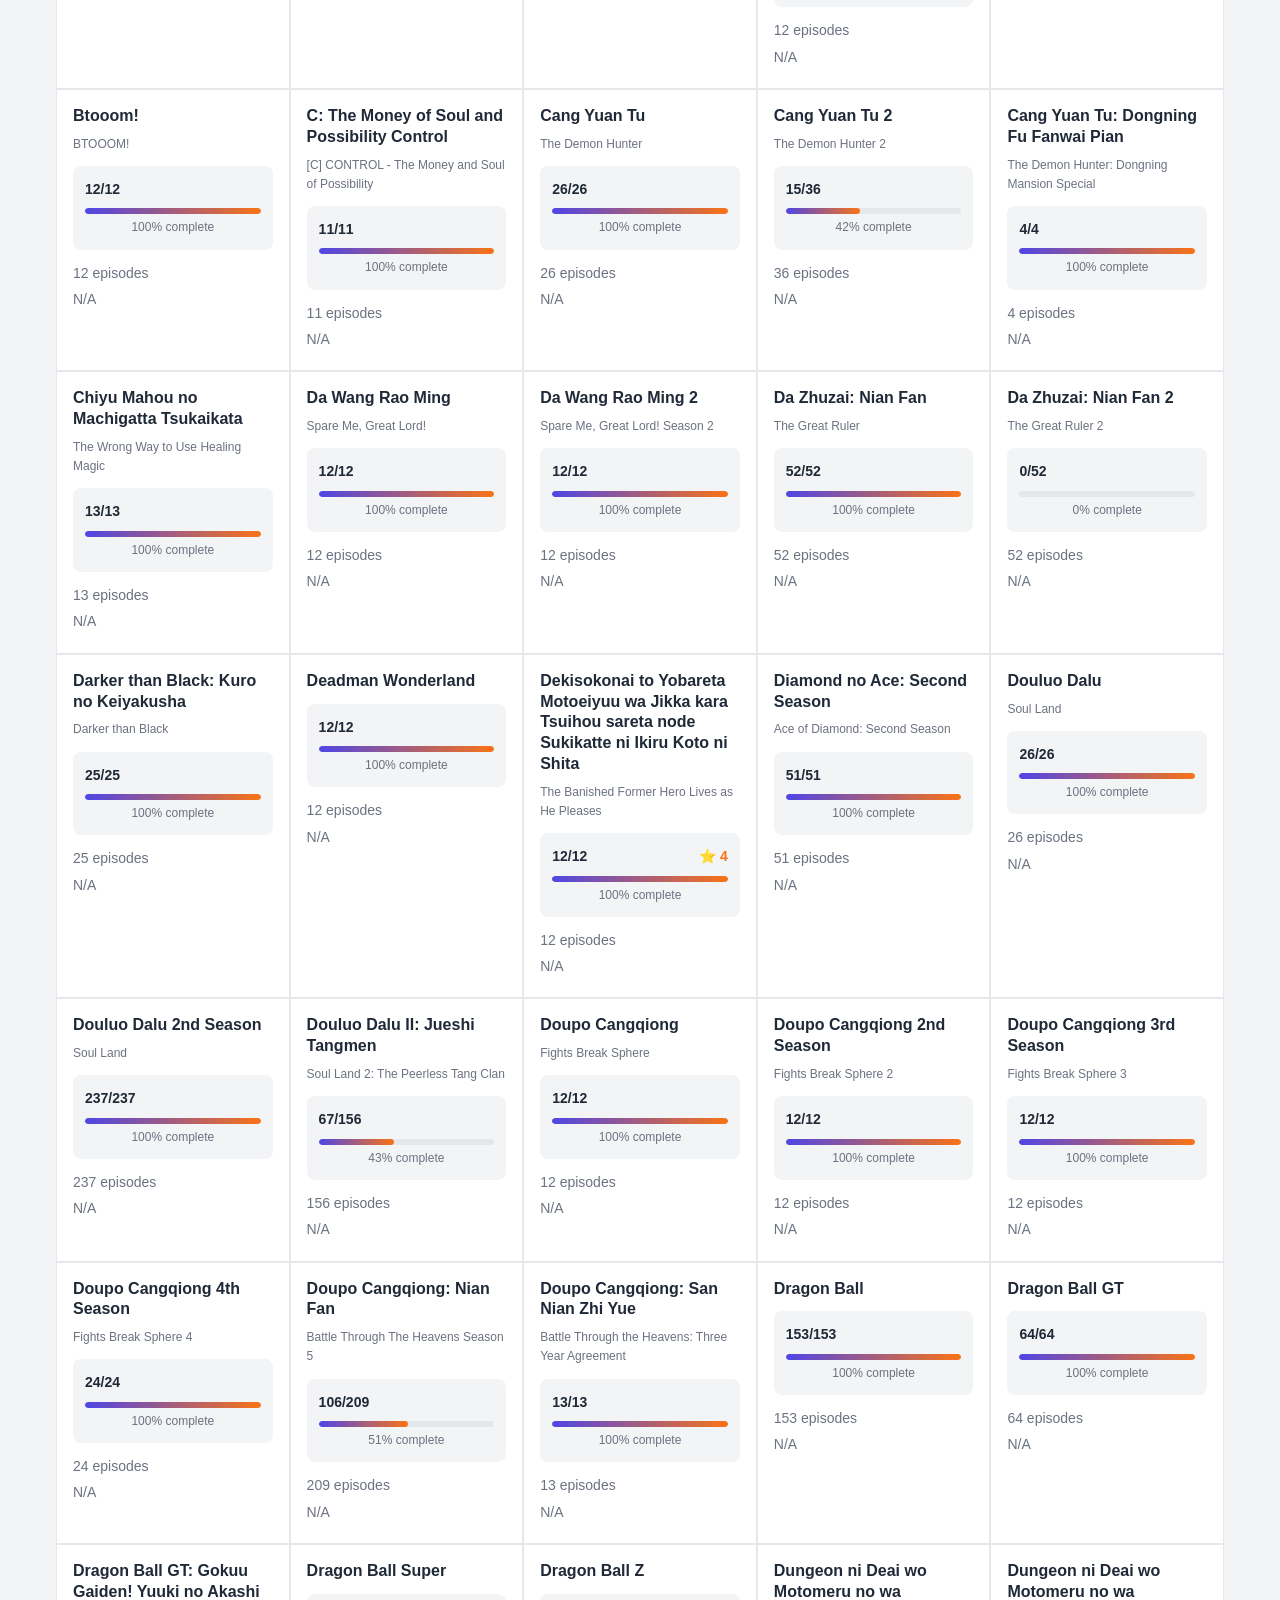
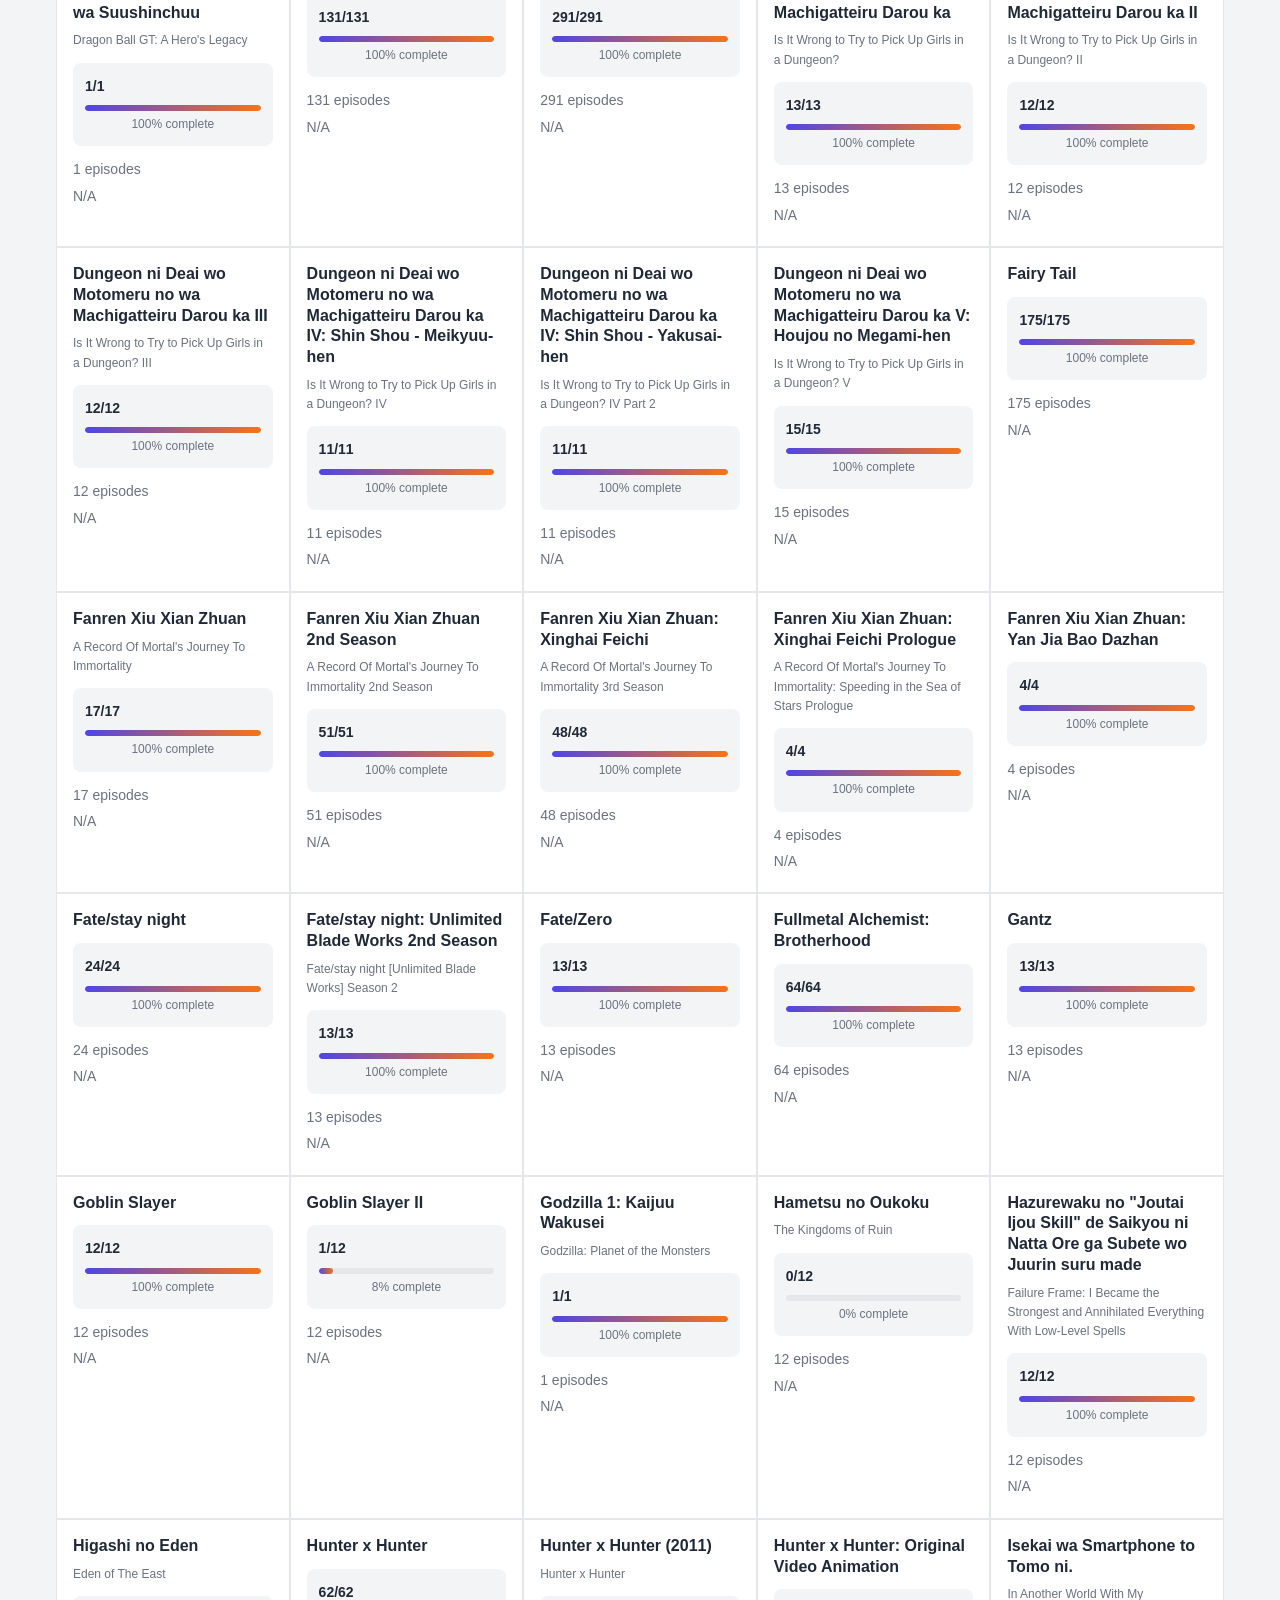
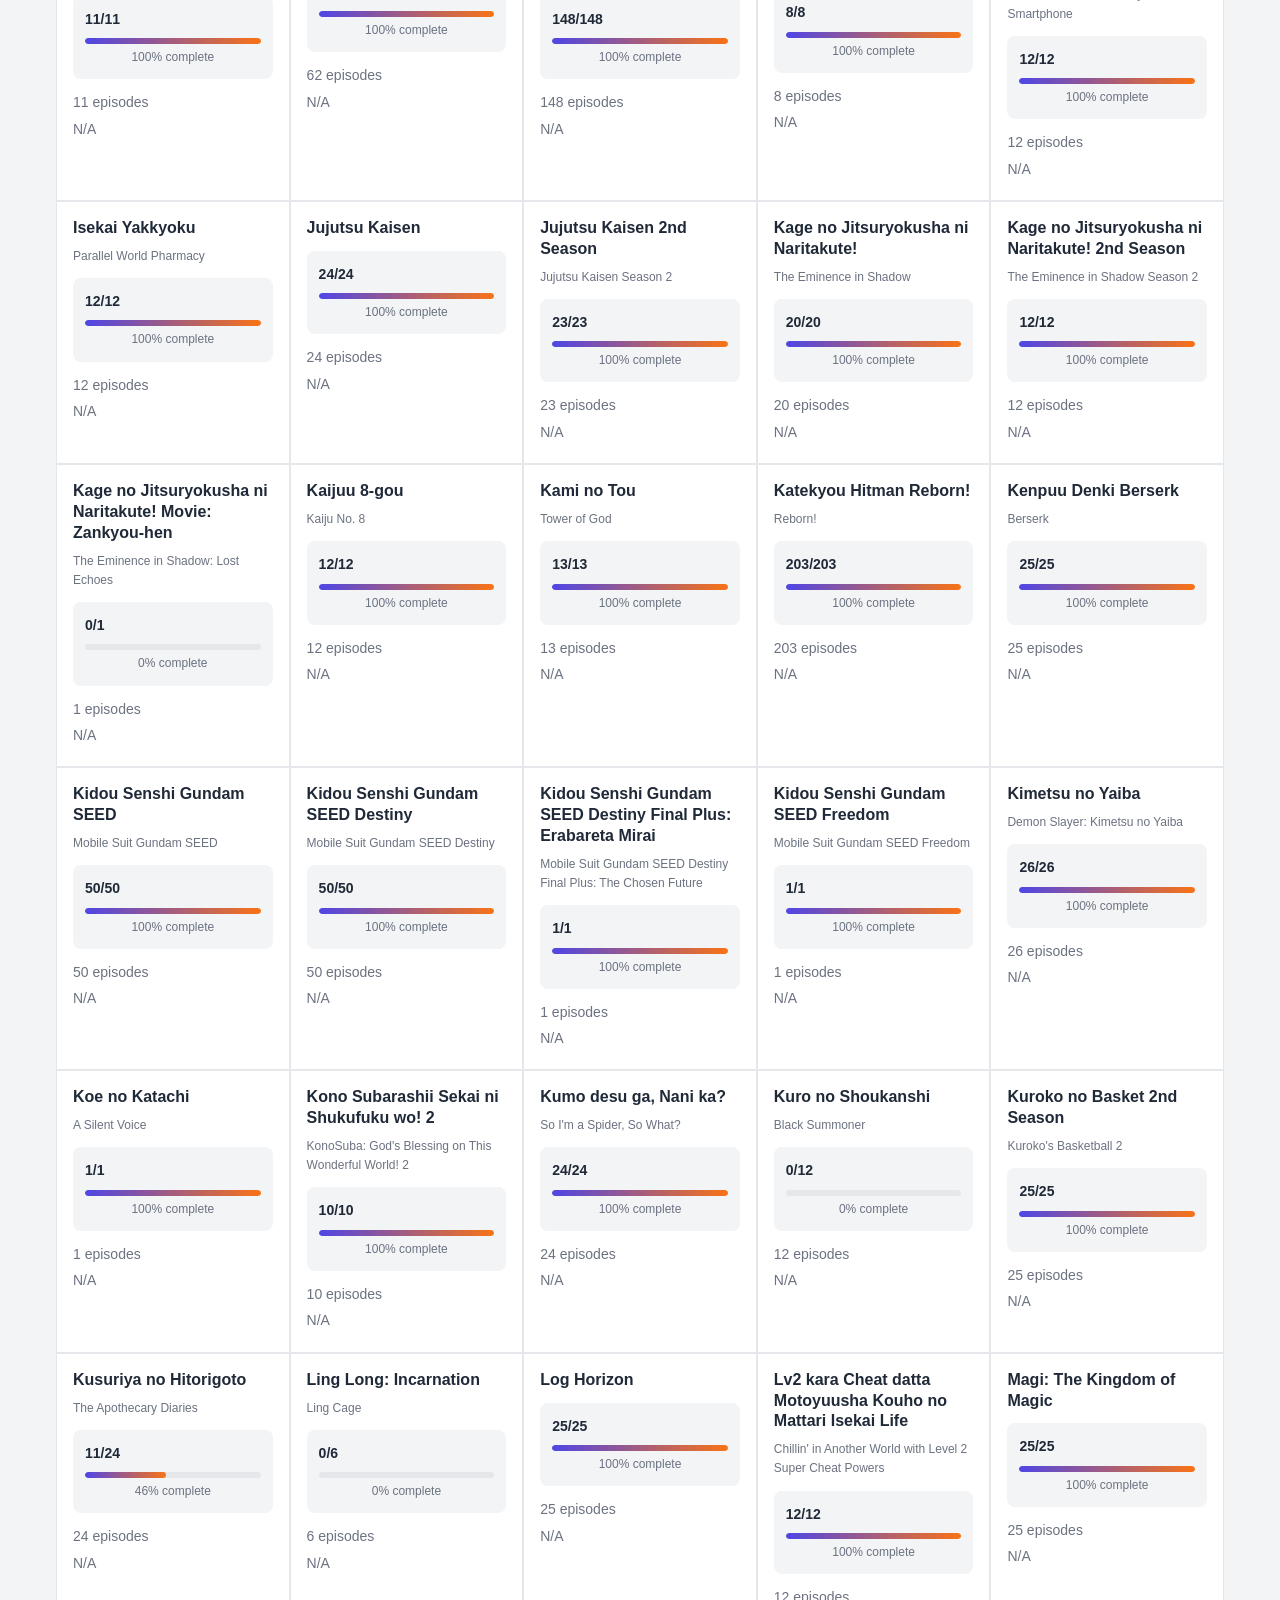
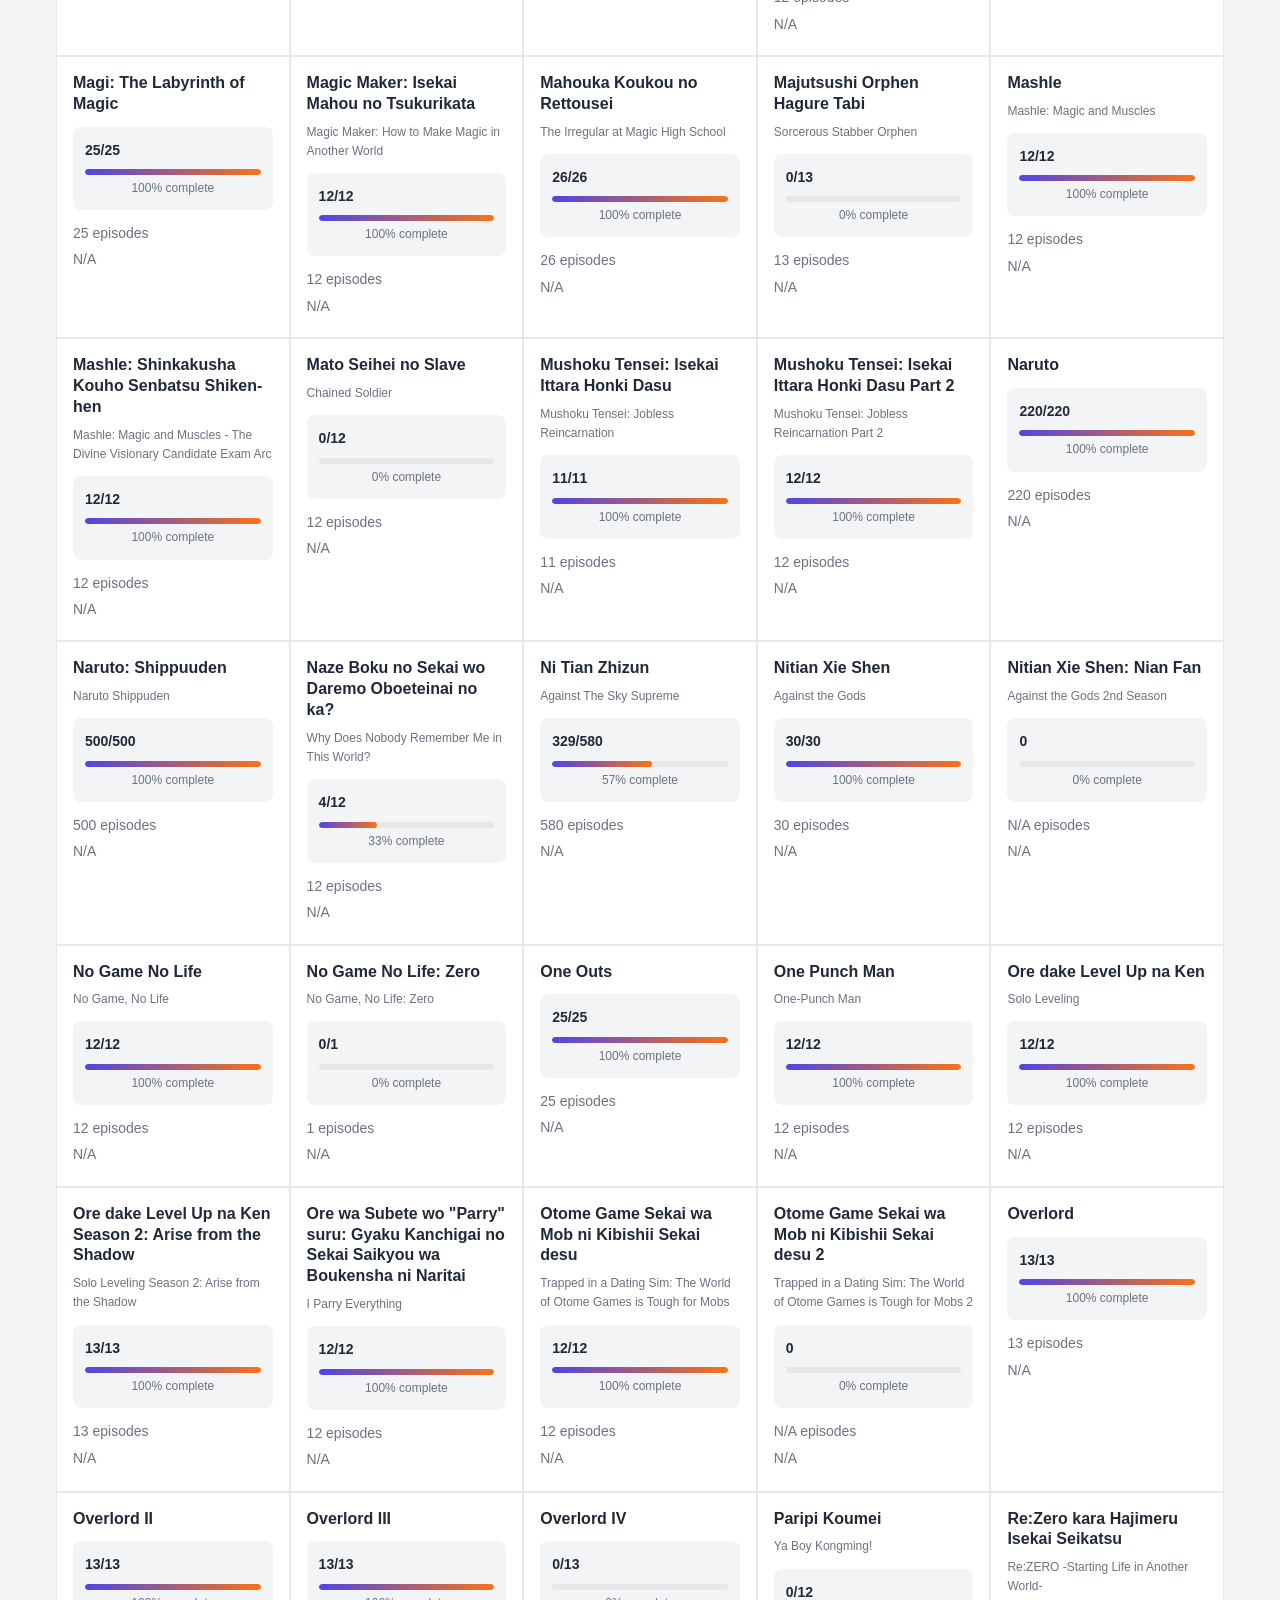
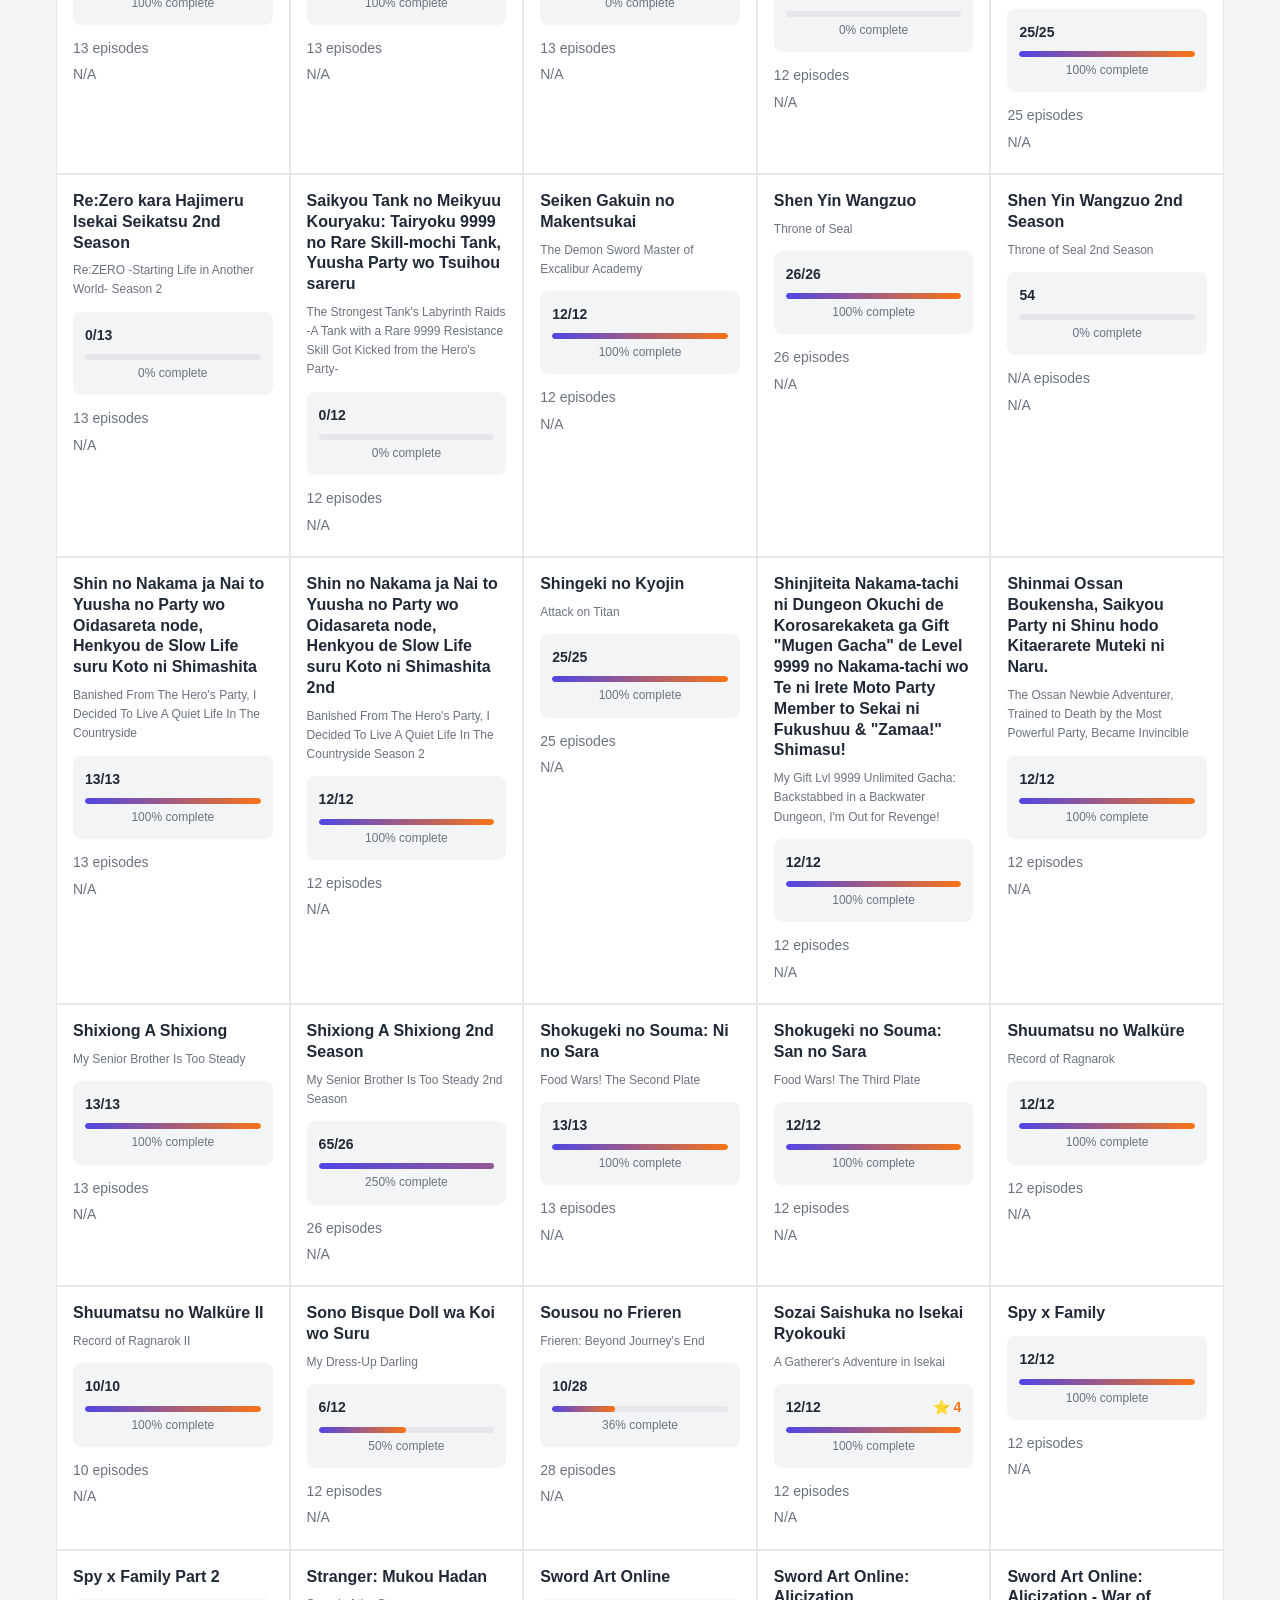
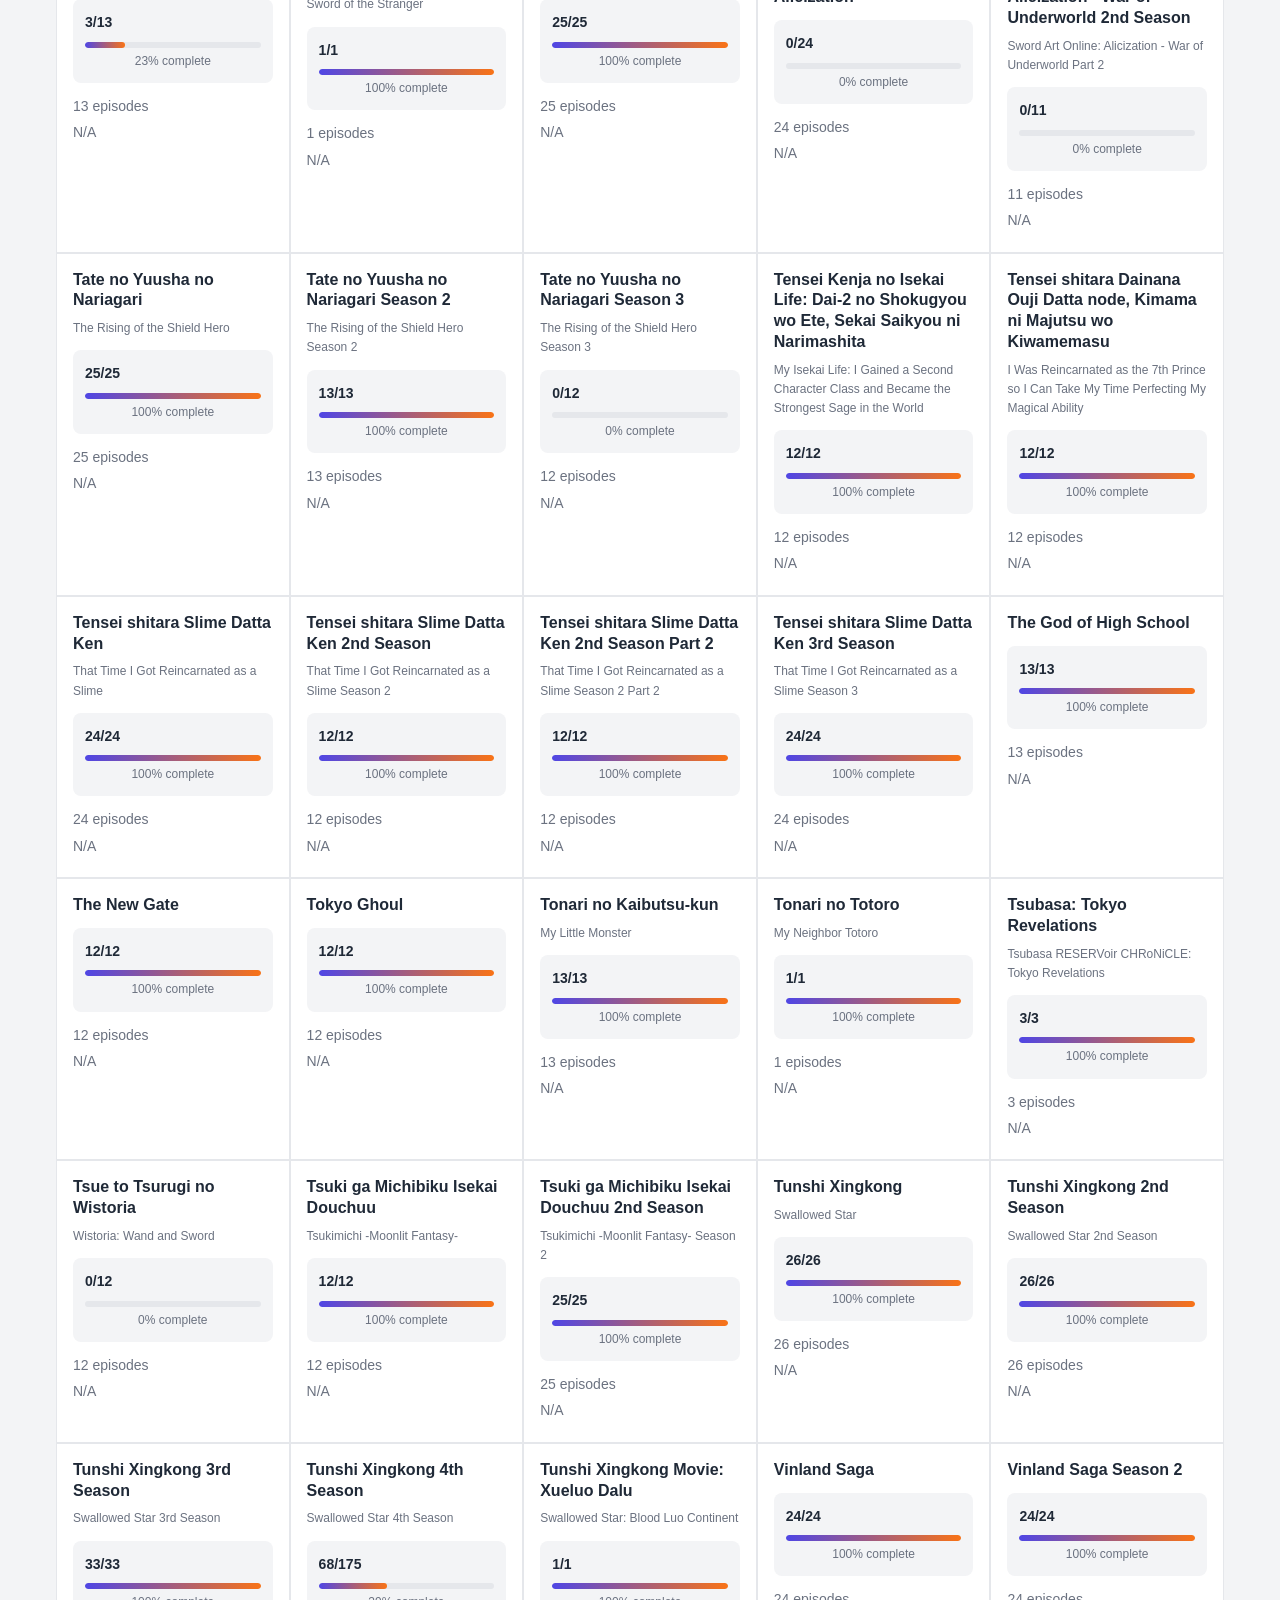
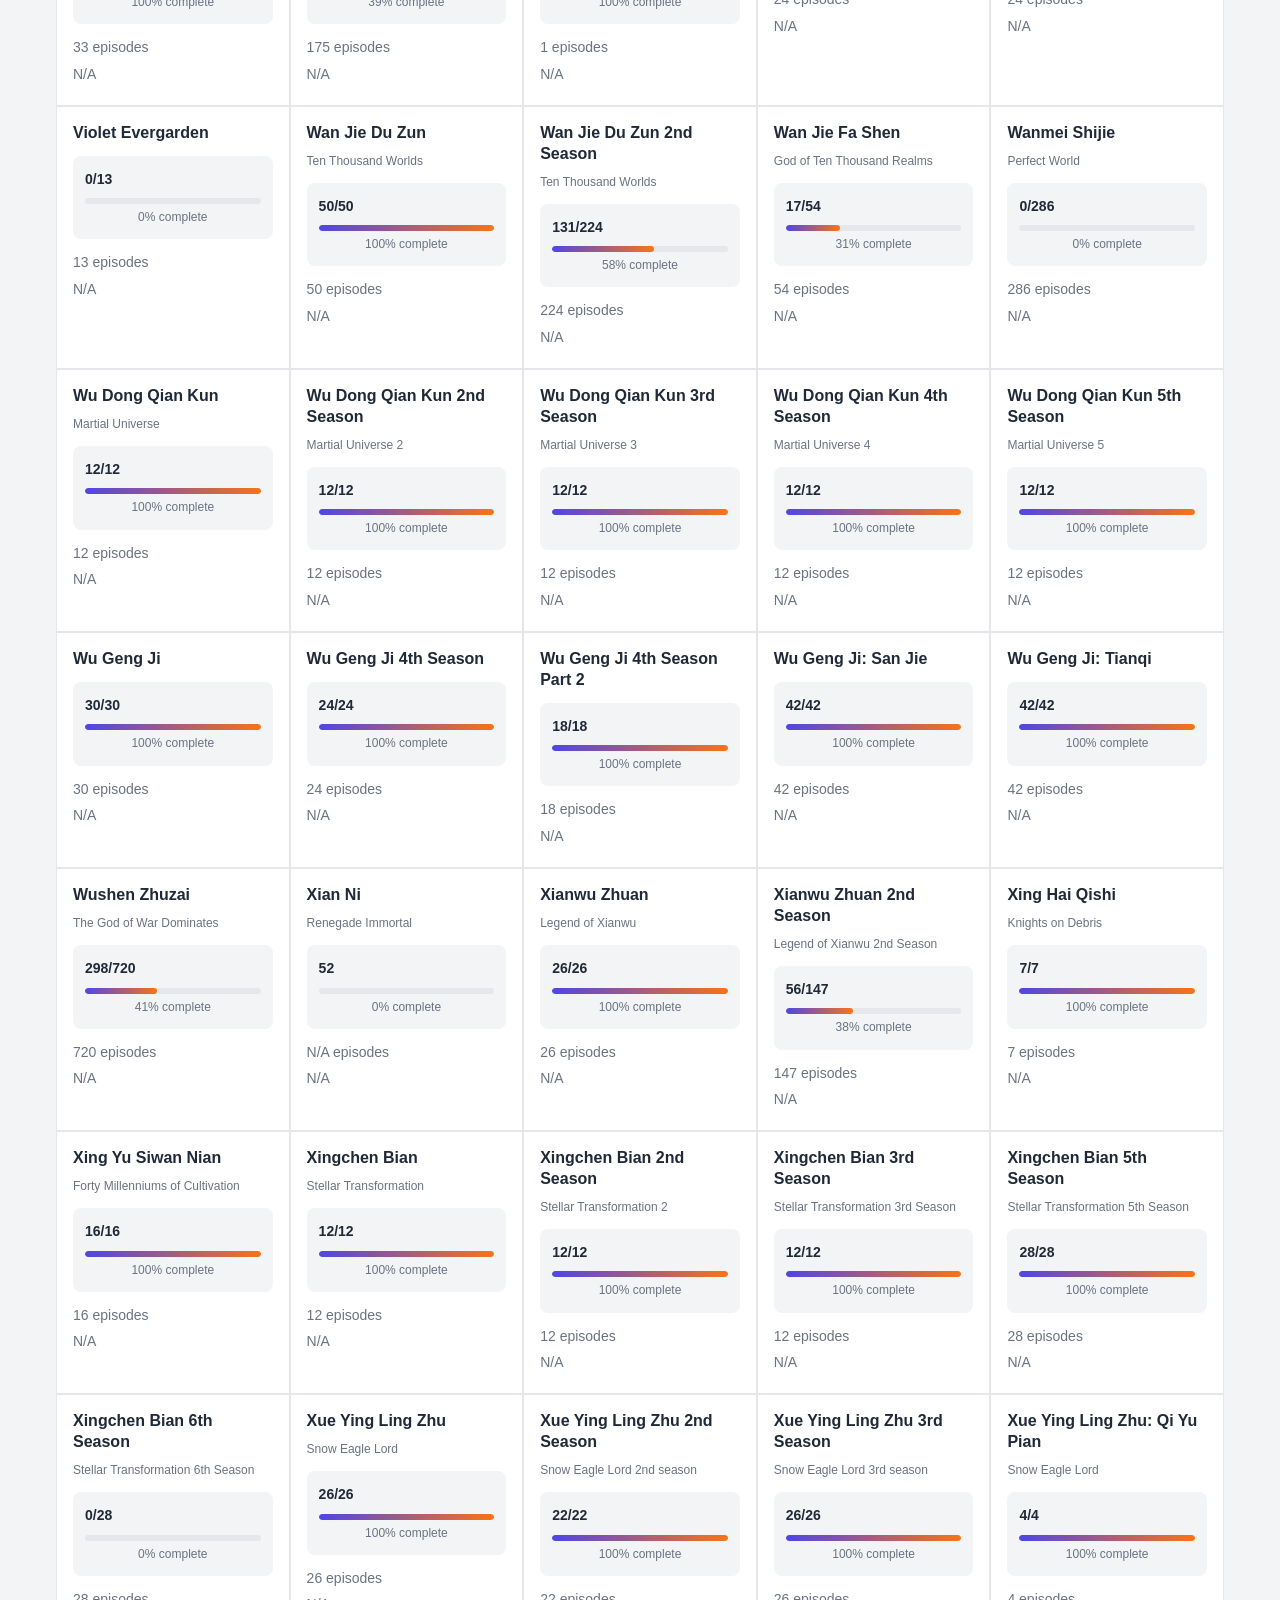
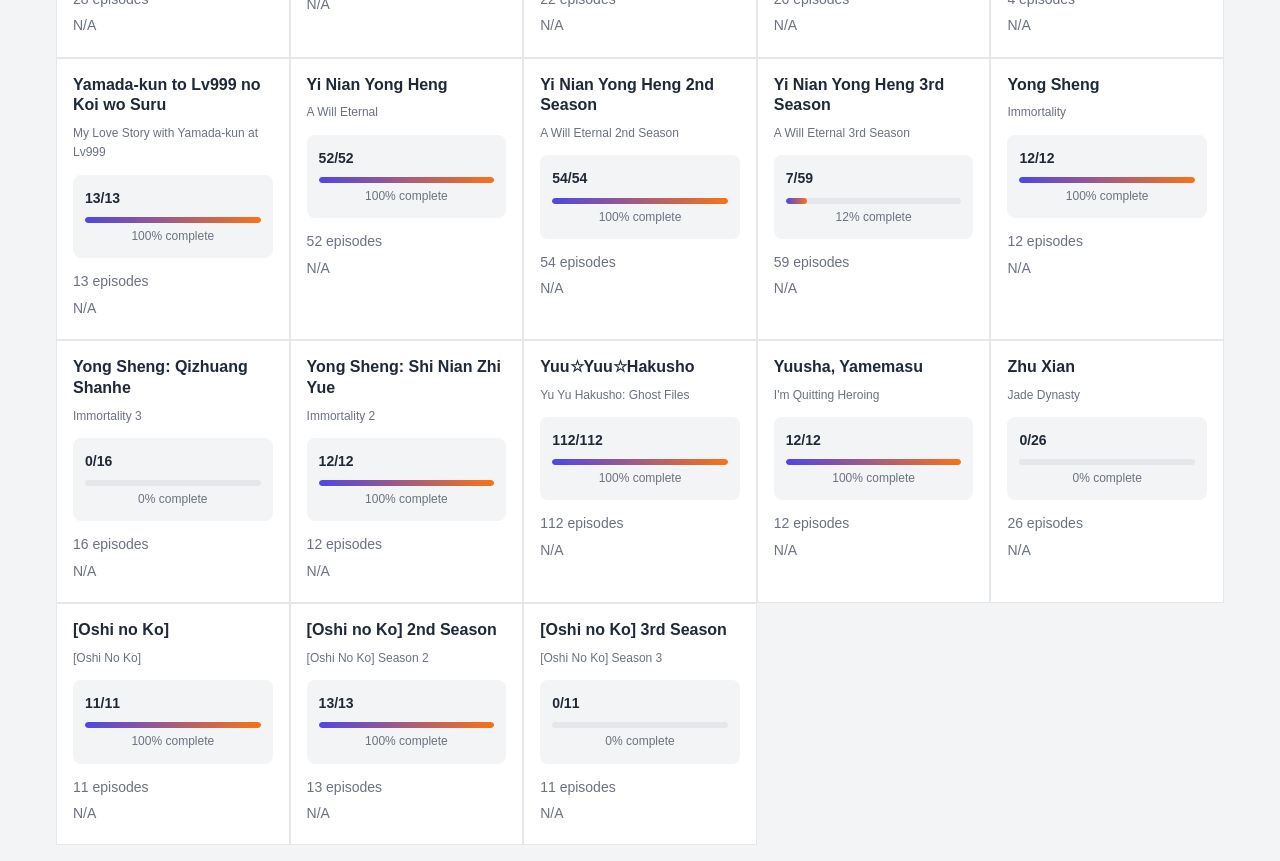
==== commit 23dcd7ad: "UI improvements" ====
--- a/index.html
+++ b/index.html
@@ -2,34 +2,44 @@
 <html lang="en">
   <head>
     <meta charset="UTF-8" />
-    <meta name="viewport" content="width=device-width, initial-scale=1.0" />
+    <meta name="viewport" content="width=device-width, initial-scale=1.0, maximum-scale=1.0, user-scalable=no" />
     <title>Anime & Manga Tracker</title>
     <link rel="stylesheet" href="./css/style.css" />
   </head>
   <body>
     <!-- Header -->
-    <header>
-      <h1>📺 Anime & Manga Tracker</h1>
-      <div class="stats-bar">
-        <div class="stat">
+    <header id="app-header">
+      <div class="header-main">
+        <h1>📺 Anime & Manga Tracker</h1>
+      </div>
+      <div class="stats-bar" id="collapsable-menu">
+        <div class="stat filter-stat" id="stat-type-anime" data-type="anime">
+          <span class="stat-label">Anime</span>
+          <span class="stat-value" id="stat-anime-count">0</span>
+        </div>
+        <div class="stat filter-stat" id="stat-type-manga" data-type="manga">
+          <span class="stat-label">Manga</span>
+          <span class="stat-value" id="stat-manga-count">0</span>
+        </div>
+        <div class="stat filter-stat" id="stat-all" data-filter="all">
           <span class="stat-label">Total Entries</span>
           <span class="stat-value" id="stat-total">0</span>
         </div>
-        <div class="stat">
+        <div class="stat filter-stat" id="stat-watching" data-filter="watching">
           <span class="stat-label">Watching</span>
-          <span class="stat-value" id="stat-watching">0</span>
+          <span class="stat-value" id="stat-watching-count">0</span>
         </div>
-        <div class="stat">
+        <div class="stat filter-stat" id="stat-plan" data-filter="plan-to-watch">
           <span class="stat-label">Plan to Watch</span>
-          <span class="stat-value" id="stat-plan">0</span>
+          <span class="stat-value" id="stat-plan-count">0</span>
         </div>
-        <div class="stat">
+        <div class="stat filter-stat" id="stat-completed" data-filter="completed">
           <span class="stat-label">Completed</span>
-          <span class="stat-value" id="stat-completed">0</span>
+          <span class="stat-value" id="stat-completed-count">0</span>
         </div>
-        <div class="stat">
+        <div class="stat filter-stat" id="stat-dropped" data-filter="dropped">
           <span class="stat-label">Dropped</span>
-          <span class="stat-value" id="stat-dropped">0</span>
+          <span class="stat-value" id="stat-dropped-count">0</span>
         </div>
         <div class="stat">
           <span class="stat-label">Total Rewatches</span>
@@ -42,26 +52,13 @@
     <nav class="nav-tabs">
       <button class="tab-btn active" id="tab-library-btn">📚 Library</button>
       <button class="tab-btn" id="tab-add-btn">➕ Add Entry</button>
-      <button class="tab-btn" id="tab-edit-btn">✏️ Edit Info</button>
+      <button class="tab-btn" id="debug-toggle">🛠️ Debug</button>
     </nav>
 
     <!-- Main Container -->
     <div class="container">
       <!-- LIBRARY TAB -->
       <section class="tab-content" id="tab-library" style="display: block">
-        <div class="library-controls">
-          <div class="type-toggle">
-            <button class="type-btn active" id="type-anime">Anime</button>
-            <button class="type-btn" id="type-manga">Manga</button>
-          </div>
-          <div class="filter-group">
-            <button class="filter-btn active" id="filter-all">All</button>
-            <button class="filter-btn" id="filter-watching">Watching</button>
-            <button class="filter-btn" id="filter-plan-to-watch">Plan to Watch</button>
-            <button class="filter-btn" id="filter-completed">Completed</button>
-            <button class="filter-btn" id="filter-dropped">Dropped</button>
-          </div>
-        </div>
         <div id="library-grid"></div>
       </section>
 
@@ -144,9 +141,6 @@
       <div id="debug-output" style="height: 100%; overflow-y: auto;"></div>
     </div>
     
-    <!-- Debug Toggle Button -->
-    <button id="debug-toggle" style="position: fixed; bottom: 20px; right: 20px; padding: 10px 15px; background: #00ff00; color: #000; border: none; border-radius: 5px; cursor: pointer; font-weight: bold; z-index: 9999;">Debug</button>
-
     <!-- Scripts -->
     <script src="./js/mal-api.js"></script>
     <script src="./js/data-loader.js"></script>
--- a/css/style.css
+++ b/css/style.css
@@ -35,10 +35,27 @@
   color: white;
   padding: 1.5rem;
   box-shadow: 0 2px 8px rgba(0, 0, 0, 0.1);
+  transition: padding 0.3s ease;
+}
+
+header.collapsed {
+  padding: 0.5rem 1.5rem;
+}
+
+.header-main {
+  display: flex;
+  justify-content: center;
+  align-items: center;
+  cursor: pointer;
 }
 
 header h1 {
   font-size: 1.8rem;
+  margin-bottom: 0;
+  text-align: center;
+}
+
+header:not(.collapsed) h1 {
   margin-bottom: 1rem;
 }
 
@@ -47,12 +64,38 @@
   grid-template-columns: repeat(auto-fit, minmax(150px, 1fr));
   gap: 1rem;
   margin-top: 1rem;
+  overflow: hidden;
+  max-height: 500px;
+  transition: max-height 0.3s ease, margin 0.3s ease, opacity 0.3s ease;
+}
+
+header.collapsed .stats-bar {
+  max-height: 0;
+  margin-top: 0;
+  opacity: 0;
+  pointer-events: none;
 }
 
 .stat {
   background-color: rgba(255, 255, 255, 0.1);
   padding: 0.75rem;
   border-radius: 0.5rem;
+  transition: all 0.2s ease;
+}
+
+.stat.filter-stat {
+  cursor: pointer;
+  border: 2px solid transparent;
+}
+
+.stat.filter-stat:hover {
+  background-color: rgba(255, 255, 255, 0.2);
+}
+
+.stat.filter-stat.active {
+  background-color: #374151;
+  border-color: #9ca3af;
+  box-shadow: 0 0 10px rgba(0, 0, 0, 0.2);
 }
 
 .stat-label {
@@ -65,6 +108,380 @@
   display: block;
   font-size: 1.5rem;
   font-weight: bold;
+}
+
+/* ============ MOBILE OPTIMIZATION ============ */
+
+@media (max-width: 768px) {
+  header {
+    padding: 1rem;
+    text-align: center;
+  }
+
+  header h1 {
+    font-size: 1.5rem;
+  }
+
+  .stats-bar {
+    grid-template-columns: repeat(2, 1fr);
+    gap: 0.5rem;
+  }
+
+  .stat {
+    padding: 0.5rem;
+  }
+
+  .stat-value {
+    font-size: 1.25rem;
+  }
+
+  .nav-tabs {
+    position: fixed;
+    bottom: 0;
+    left: 0;
+    right: 0;
+    z-index: 1000;
+    display: flex;
+    justify-content: space-around;
+    padding: 0.5rem;
+    box-shadow: 0 -2px 10px rgba(0, 0, 0, 0.1);
+    border-top: 1px solid var(--border-color);
+    border-bottom: none;
+  }
+
+  .tab-btn {
+    padding: 0.5rem;
+    font-size: 0.875rem;
+    flex: 1;
+    display: flex;
+    flex-direction: column;
+    align-items: center;
+    border: none;
+    background-color: var(--bg-white);
+  }
+
+  .tab-btn::before {
+    font-size: 1.25rem;
+    margin-bottom: 2px;
+  }
+
+  /* Specific Icons for Mobile Nav */
+  #tab-library-btn { content: ""; } /* Hide original text icons if needed or adjust */
+    
+  .container {
+    padding: 0;
+    padding-bottom: 6rem; /* Space for fixed bottom nav */
+  }
+
+  .library-controls {
+    padding: 1rem;
+    flex-direction: column;
+    gap: 1rem;
+  }
+
+  .type-toggle, .filter-group {
+    width: 100%;
+    display: flex;
+    overflow-x: auto;
+    padding-bottom: 0.5rem;
+    -webkit-overflow-scrolling: touch;
+  }
+
+  .type-btn, .filter-btn {
+    flex: 1;
+    white-space: nowrap;
+    padding: 0.5rem 1rem;
+  }
+
+  /* Table-like representation for mobile cards */
+  .entry-card {
+    display: none; /* Hidden by later flex rule, but fixing spacing just in case */
+    width: 100%;
+    height: auto;
+    margin-bottom: 0;
+    padding: 0;
+    border-collapse: separate;
+  }
+
+  .card-image {
+    display: table-cell;
+    width: 50px;
+    height: 70px;
+    vertical-align: middle;
+    border-radius: 4px;
+  }
+
+  .card-content {
+    display: table-cell;
+    vertical-align: middle;
+    padding-left: 0.75rem;
+    width: auto;
+  }
+
+  .progress-section {
+    display: table-cell;
+    vertical-align: middle;
+    width: 40%;
+    padding-left: 0.5rem;
+  }
+
+  .card-title {
+    font-size: 0.85rem;
+    margin: 0;
+  }
+
+  .card-meta, .card-rewatch, .status-badge {
+    display: none; /* Hide details to give table feel of Title + Progress */
+  }
+
+  .mobile-filter-select {
+    display: block !important;
+    width: 100%;
+    margin-top: 0.5rem;
+  }
+
+  #mobile-filter-dropdown {
+    width: 100%;
+    padding: 0.75rem;
+    border-radius: 0.5rem;
+    border: 1px solid var(--border-color);
+    background-color: var(--bg-white);
+  }
+
+  .filter-group {
+    display: none !important;
+  }
+
+  #library-grid {
+    display: flex !important;
+    flex-direction: column !important;
+    gap: 0;
+    width: 100%;
+    margin-top: 0;
+    border-top: 1px solid var(--border-color);
+  }
+
+  .add-container {
+    padding: 1rem;
+    grid-template-columns: 1fr;
+  }
+
+  .search-section, .preview-section {
+    width: 100%;
+  }
+
+  /* Compact One-Row List View (Fixed) */
+  .entry-card {
+    display: flex !important;
+    flex-direction: row !important;
+    align-items: center;
+    width: 100%;
+    margin-bottom: 0;
+    padding: 0.75rem;
+    background-color: var(--bg-white);
+    border-radius: 0;
+    border-bottom: 1px solid var(--border-color);
+    box-shadow: none;
+    overflow: hidden;
+    gap: 1rem;
+  }
+
+  .mini-thumbnail {
+    width: 70px;
+    height: 100px;
+    background-size: cover;
+    background-position: center;
+    border-radius: 6px;
+    flex-shrink: 0;
+    order: 2;
+  }
+
+  .card-content {
+    flex: 1;
+    min-width: 0;
+    padding: 0 !important;
+    display: flex !important;
+    flex-direction: column;
+    justify-content: center;
+    order: 1;
+    gap: 4px;
+  }
+
+  .category-english-title {
+    display: block !important;
+    margin: 0;
+    line-height: 1.2;
+  }
+
+  .card-title {
+    font-size: 1rem;
+    font-weight: 700;
+    margin: 0;
+    white-space: normal;
+    overflow: visible;
+    text-overflow: clip;
+    word-wrap: break-word;
+    min-height: auto;
+    color: var(--text-dark);
+    line-height: 1.2;
+  }
+
+  .progress-section {
+    width: 100%;
+    min-width: 0;
+    margin: 4px 0 0 0 !important;
+    padding: 0 !important;
+    background: transparent !important;
+    flex-shrink: 0;
+    display: flex !important;
+    flex-direction: column;
+    order: 3; /* CSS Flow: We will wrap Title and Progress in one container or redefine flex structure */
+  }
+
+  /* Redefining Flex Flow to allow Title + English + Progress on left, and Thumbnail on right */
+  .card-content {
+    flex: 1;
+    display: flex !important;
+    flex-direction: column !important;
+    align-items: flex-start;
+  }
+
+  .progress-section {
+    position: static;
+    width: 100% !important;
+    margin-top: 8px !important;
+  }
+
+  .progress-bar {
+    height: 8px;
+    margin: 0;
+    border-radius: 4px;
+    background-color: #eee;
+    width: 100%;
+  }
+
+  .desktop-only {
+    display: none !important;
+  }
+
+  .progress-percent {
+    display: none !important;
+  }
+
+  /* Popup/Detail specific styles for mobile */
+  .mobile-detail-row {
+    display: flex;
+    justify-content: space-between;
+    align-items: center;
+    gap: 1rem;
+    margin-bottom: 1rem;
+  }
+
+  .mobile-detail-row > * {
+    flex: 1;
+    background-color: var(--bg-white);
+    padding: 0.75rem;
+    border-radius: 8px;
+    border: 1px solid var(--border-color);
+  }
+
+  #entry-detail-content select, #entry-detail-content input {
+    width: 100%;
+    padding: 0.5rem;
+    border: 1px solid var(--border-color);
+    border-radius: 4px;
+    background: var(--bg-white);
+  }
+
+  .card-meta, .card-rewatch, .status-badge {
+    display: none; /* Hide details to give table feel of Title + Progress */
+  }
+
+  /* Modal Status Colors for dynamic cards */
+  .status-card {
+    border: 1px solid var(--border-color);
+  }
+  .status-card.status-watching { background-color: var(--success-color) !important; color: white; border-color: var(--success-color); }
+  .status-card.status-plan-to-watch { background-color: var(--warning-color) !important; color: white; border-color: var(--warning-color); }
+  .status-card.status-completed { background-color: var(--secondary-color) !important; color: white; border-color: var(--secondary-color); }
+  .status-card.status-dropped { background-color: var(--danger-color) !important; color: white; border-color: var(--danger-color); }
+
+  #modal-status-select option {
+    background-color: white;
+    color: black;
+  }
+
+  /* Modal Mobile Optimization */
+  #entry-detail-modal {
+    padding: 0;
+    align-items: flex-end;
+  }
+
+  #entry-detail-content {
+    width: 100%;
+    margin: 0;
+    border-radius: 1.5rem 1.5rem 0 0;
+    max-height: 90vh;
+    padding: 2rem 1.5rem;
+    overflow-y: auto;
+  }
+
+  /* Form & Button adjustments */
+  .type-btn, .filter-btn, .tab-btn {
+    min-height: 44px; /* Touch target size */
+  }
+
+  input[type="text"], select, button {
+    font-size: 16px !important; /* Prevent iOS zoom on focus */
+  }
+
+  .progress-section {
+    padding: 0.5rem;
+    margin: 0.25rem 0;
+  }
+
+  /* Edit List Optimization */
+  .edit-item {
+    padding: 0.75rem;
+    margin-bottom: 0.5rem;
+    border-radius: 0.5rem;
+    background-color: var(--bg-white);
+    box-shadow: 0 1px 3px rgba(0,0,0,0.1);
+  }
+
+  .edit-item-header {
+    display: flex;
+    justify-content: space-between;
+    align-items: center;
+    margin-bottom: 0.5rem;
+  }
+
+  .edit-item-title {
+    font-weight: 600;
+    font-size: 0.9rem;
+    white-space: nowrap;
+    overflow: hidden;
+    text-overflow: ellipsis;
+    max-width: 60%;
+  }
+
+  .edit-controls {
+    display: grid;
+    grid-template-columns: 1fr 1fr;
+    gap: 0.5rem;
+  }
+
+  .edit-btn {
+    padding: 0.5rem;
+    font-size: 0.8rem;
+    width: 100%;
+    margin: 0 !important;
+  }
+
+  /* Hide labels on mobile to save space */
+  .edit-item label {
+    display: none;
+  }
 }
 
 /* ============ NAVIGATION ============ */
@@ -139,6 +556,10 @@
   display: flex;
   gap: 0.5rem;
   flex-wrap: wrap;
+}
+
+.mobile-filter-select {
+  display: none;
 }
 
 .type-btn,
@@ -167,15 +588,15 @@
 #library-grid {
   display: grid;
   grid-template-columns: repeat(auto-fill, minmax(200px, 1fr));
-  gap: 1.5rem;
+  gap: 0;
   margin-top: 1.5rem;
 }
 
 .entry-card {
   background-color: var(--bg-white);
-  border-radius: 0.75rem;
+  border-radius: 0;
   overflow: hidden;
-  box-shadow: 0 2px 8px rgba(0, 0, 0, 0.1);
+  border: 1px solid var(--border-color);
   cursor: pointer;
   transition: transform 0.3s ease, box-shadow 0.3s ease;
 }
@@ -202,7 +623,6 @@
   font-weight: 600;
   margin-bottom: 0.5rem;
   line-height: 1.3;
-  min-height: 2.6rem;
 }
 
 .card-meta {
@@ -315,6 +735,7 @@
   height: 100%;
   background-color: rgba(0, 0, 0, 0.7);
   backdrop-filter: blur(4px);
+  pointer-events: auto;
 }
 
 #entry-detail-content {
@@ -326,6 +747,7 @@
   max-height: 80vh;
   overflow-y: auto;
   box-shadow: 0 20px 60px rgba(0, 0, 0, 0.3);
+  pointer-events: auto;
 }
 
 .detail-container {
@@ -625,6 +1047,7 @@
 @media (max-width: 768px) {
   #library-grid {
     grid-template-columns: repeat(auto-fill, minmax(150px, 1fr));
+    gap: 0;
   }
 
   .add-container {
@@ -647,6 +1070,7 @@
 @media (max-width: 480px) {
   #library-grid {
     grid-template-columns: repeat(auto-fill, minmax(120px, 1fr));
+    gap: 0;
   }
 
   header h1 {
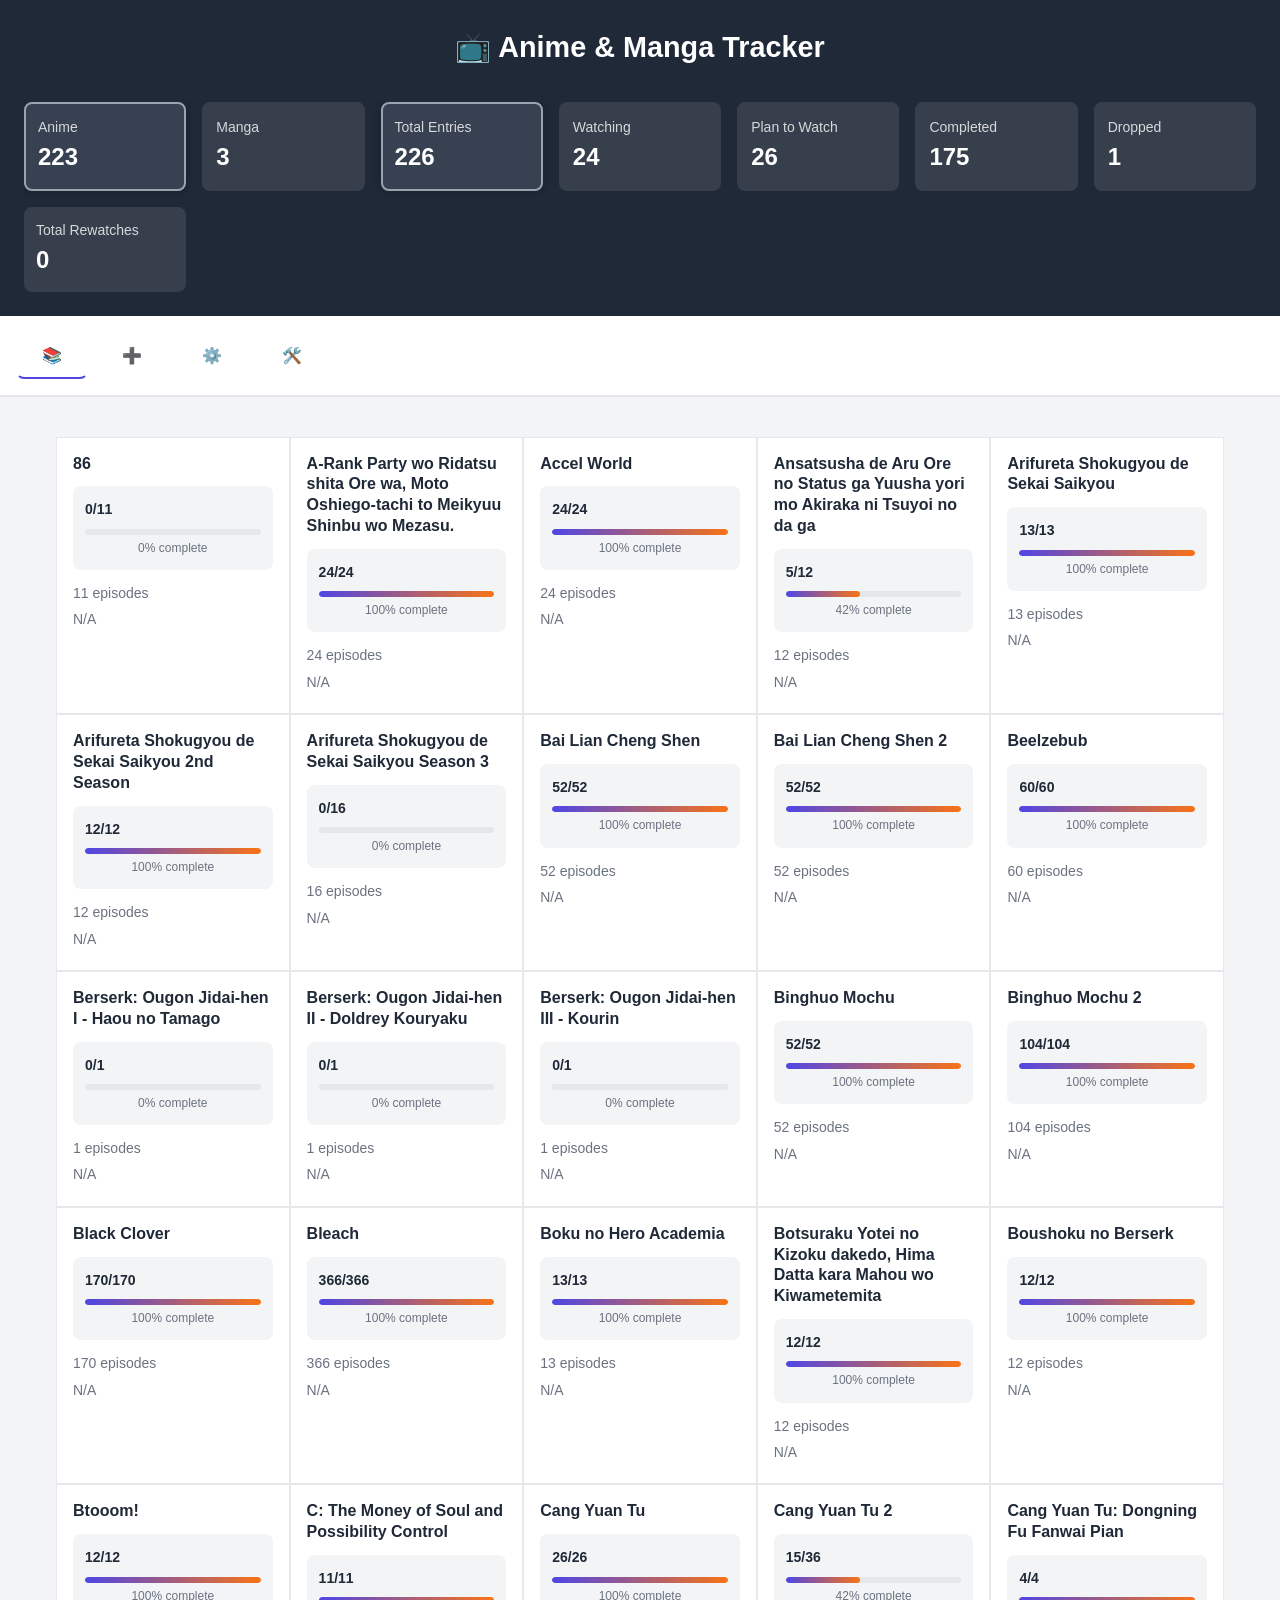
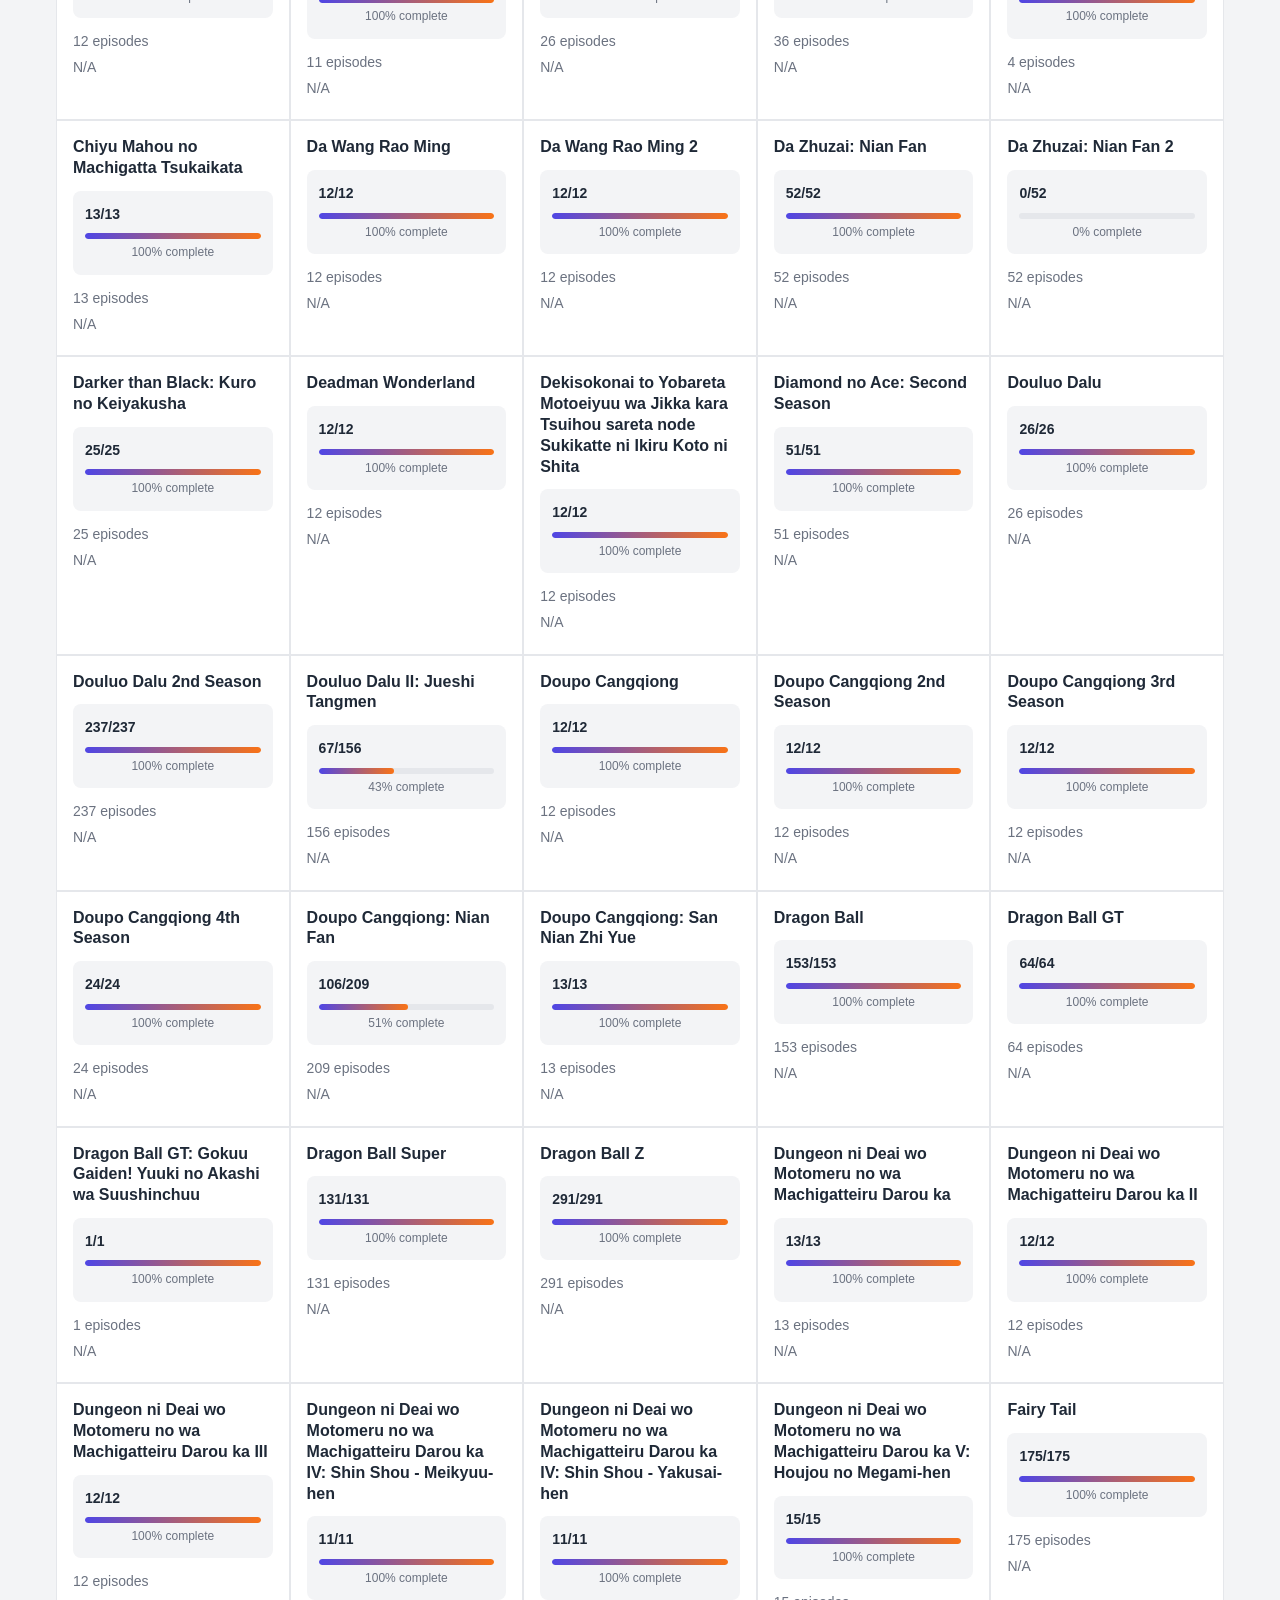
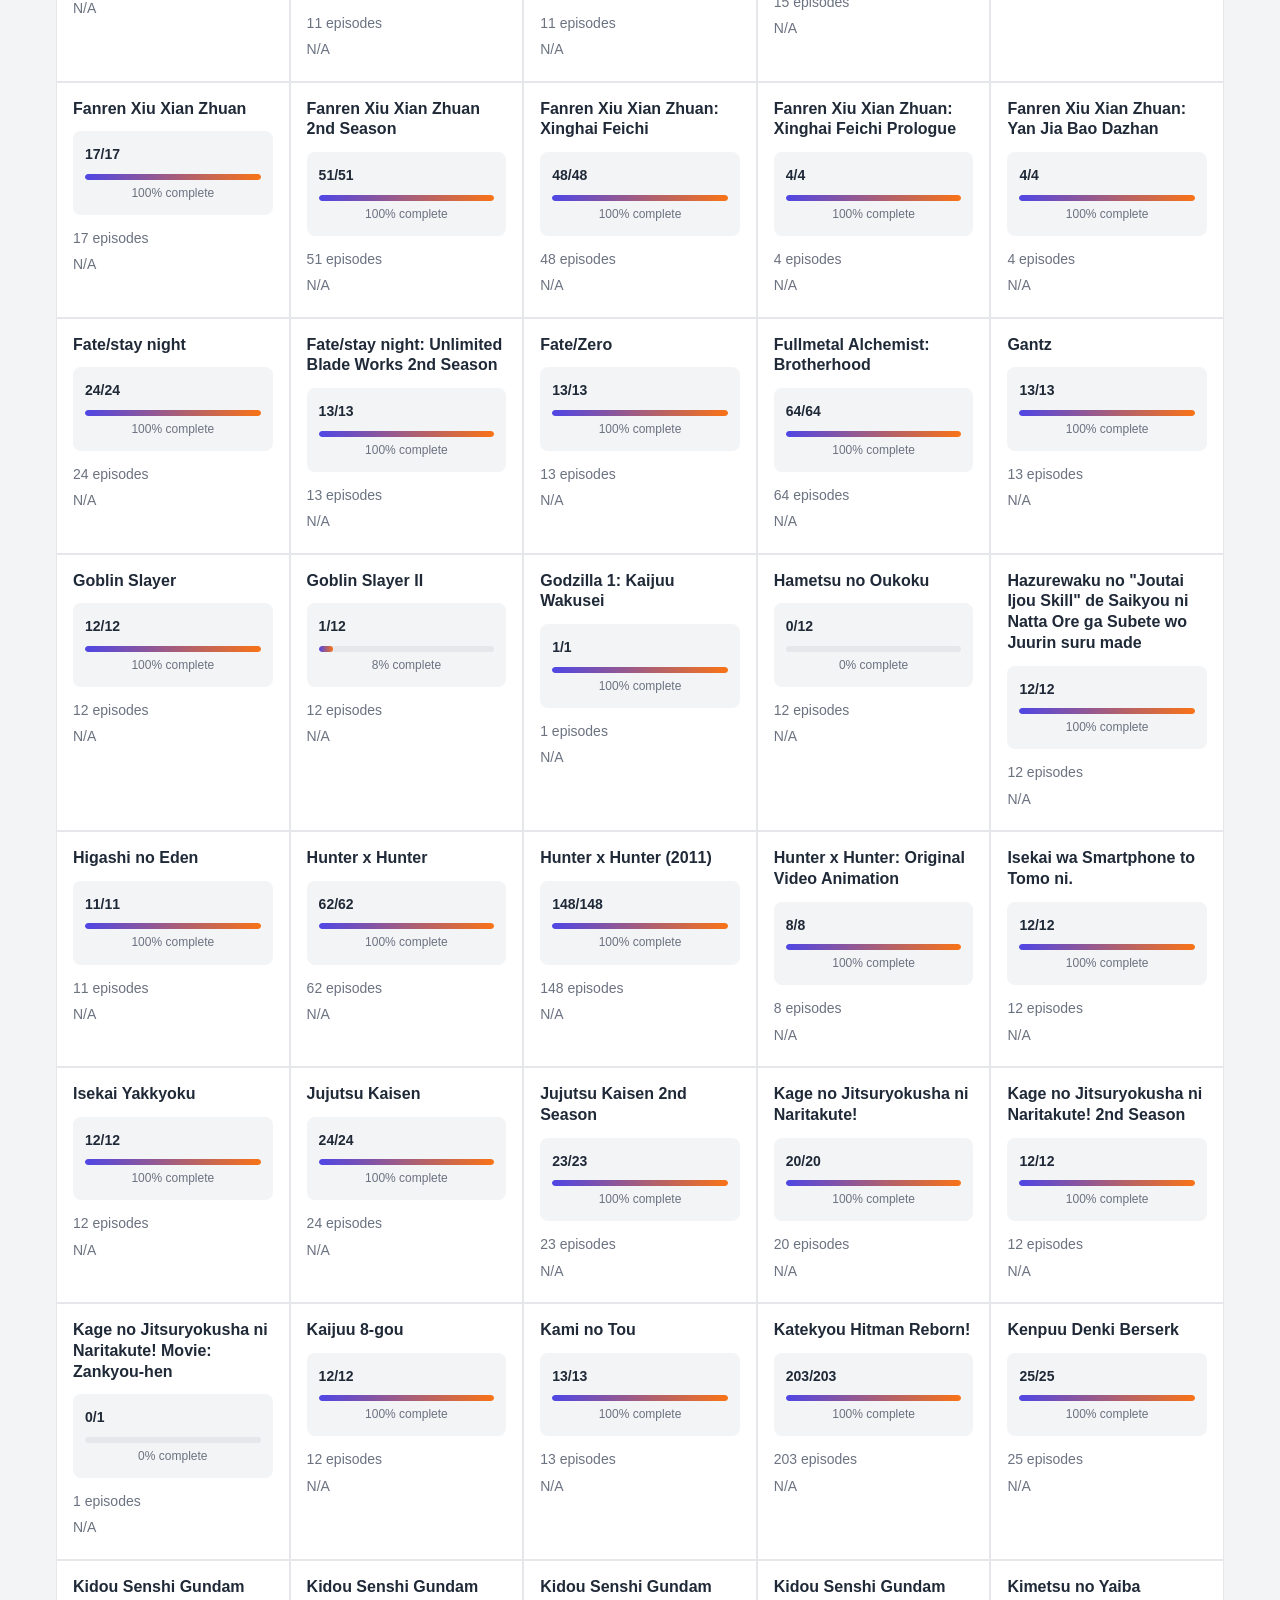
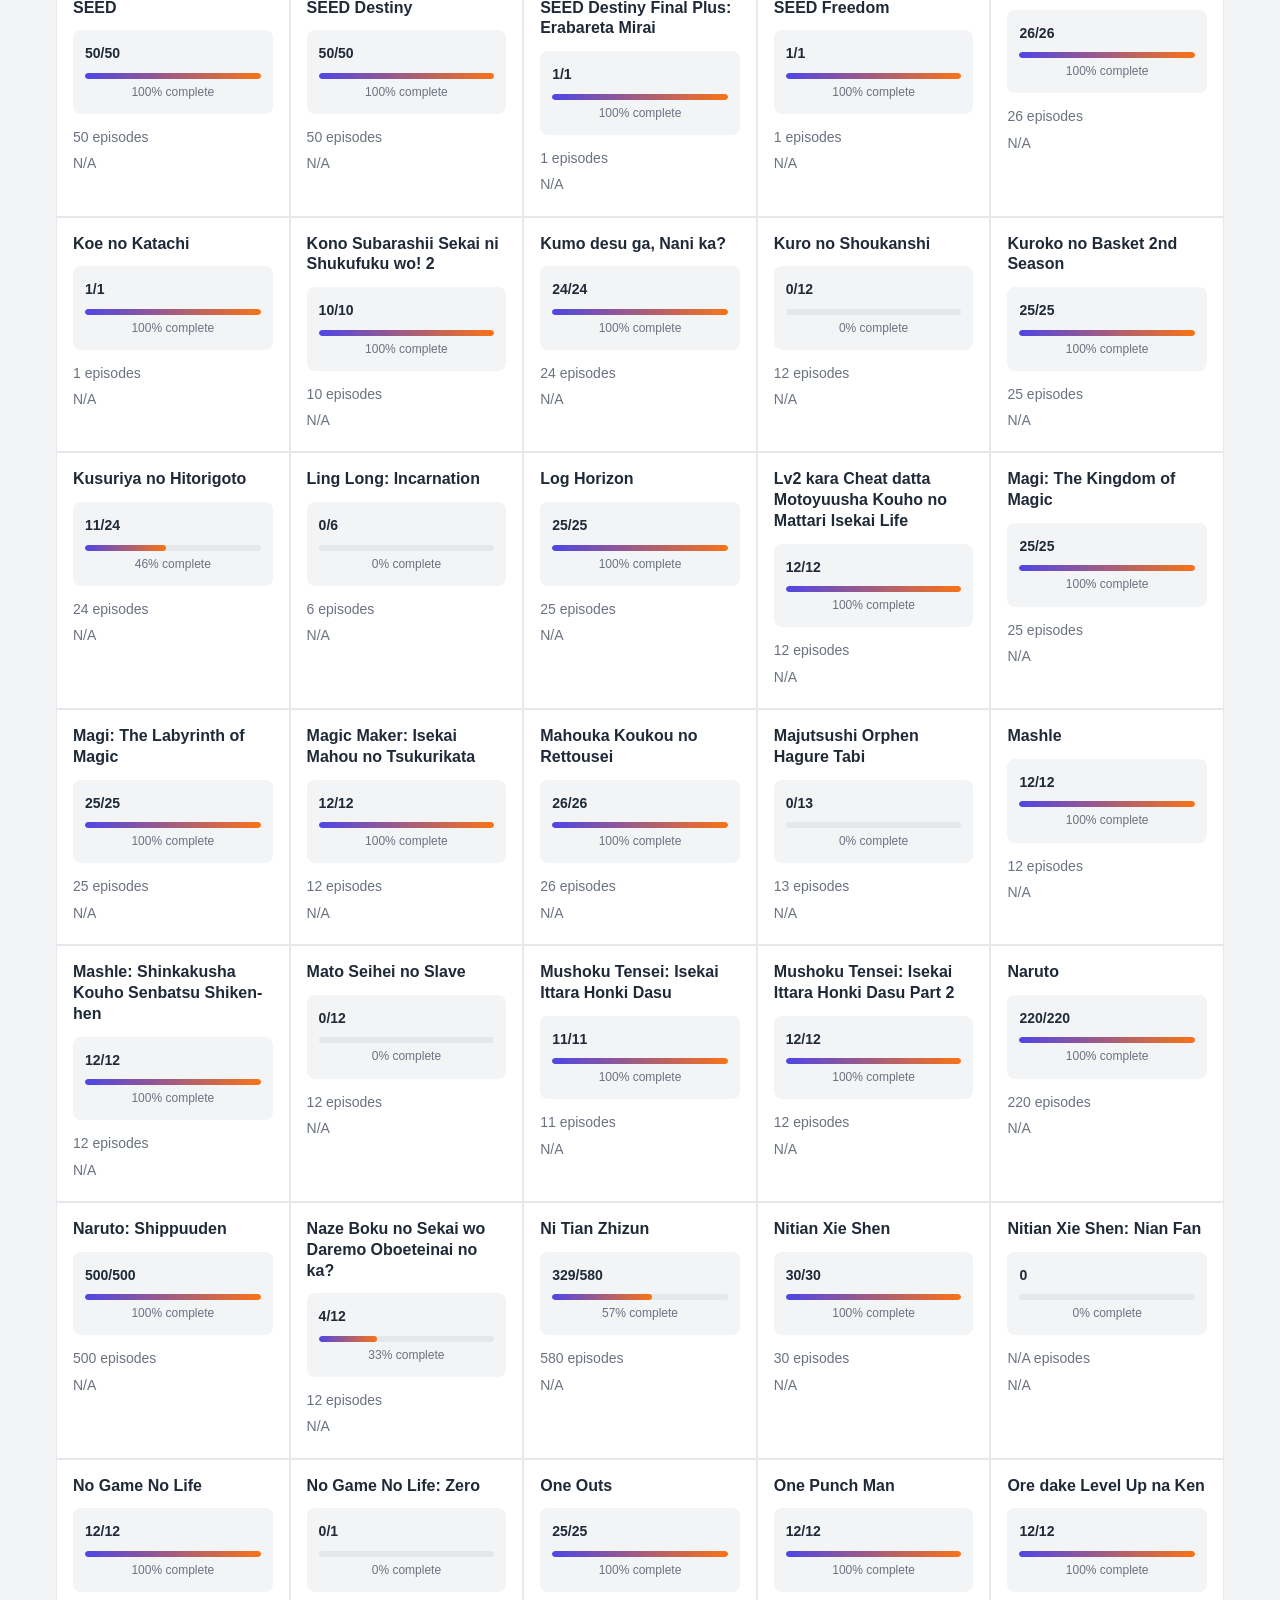
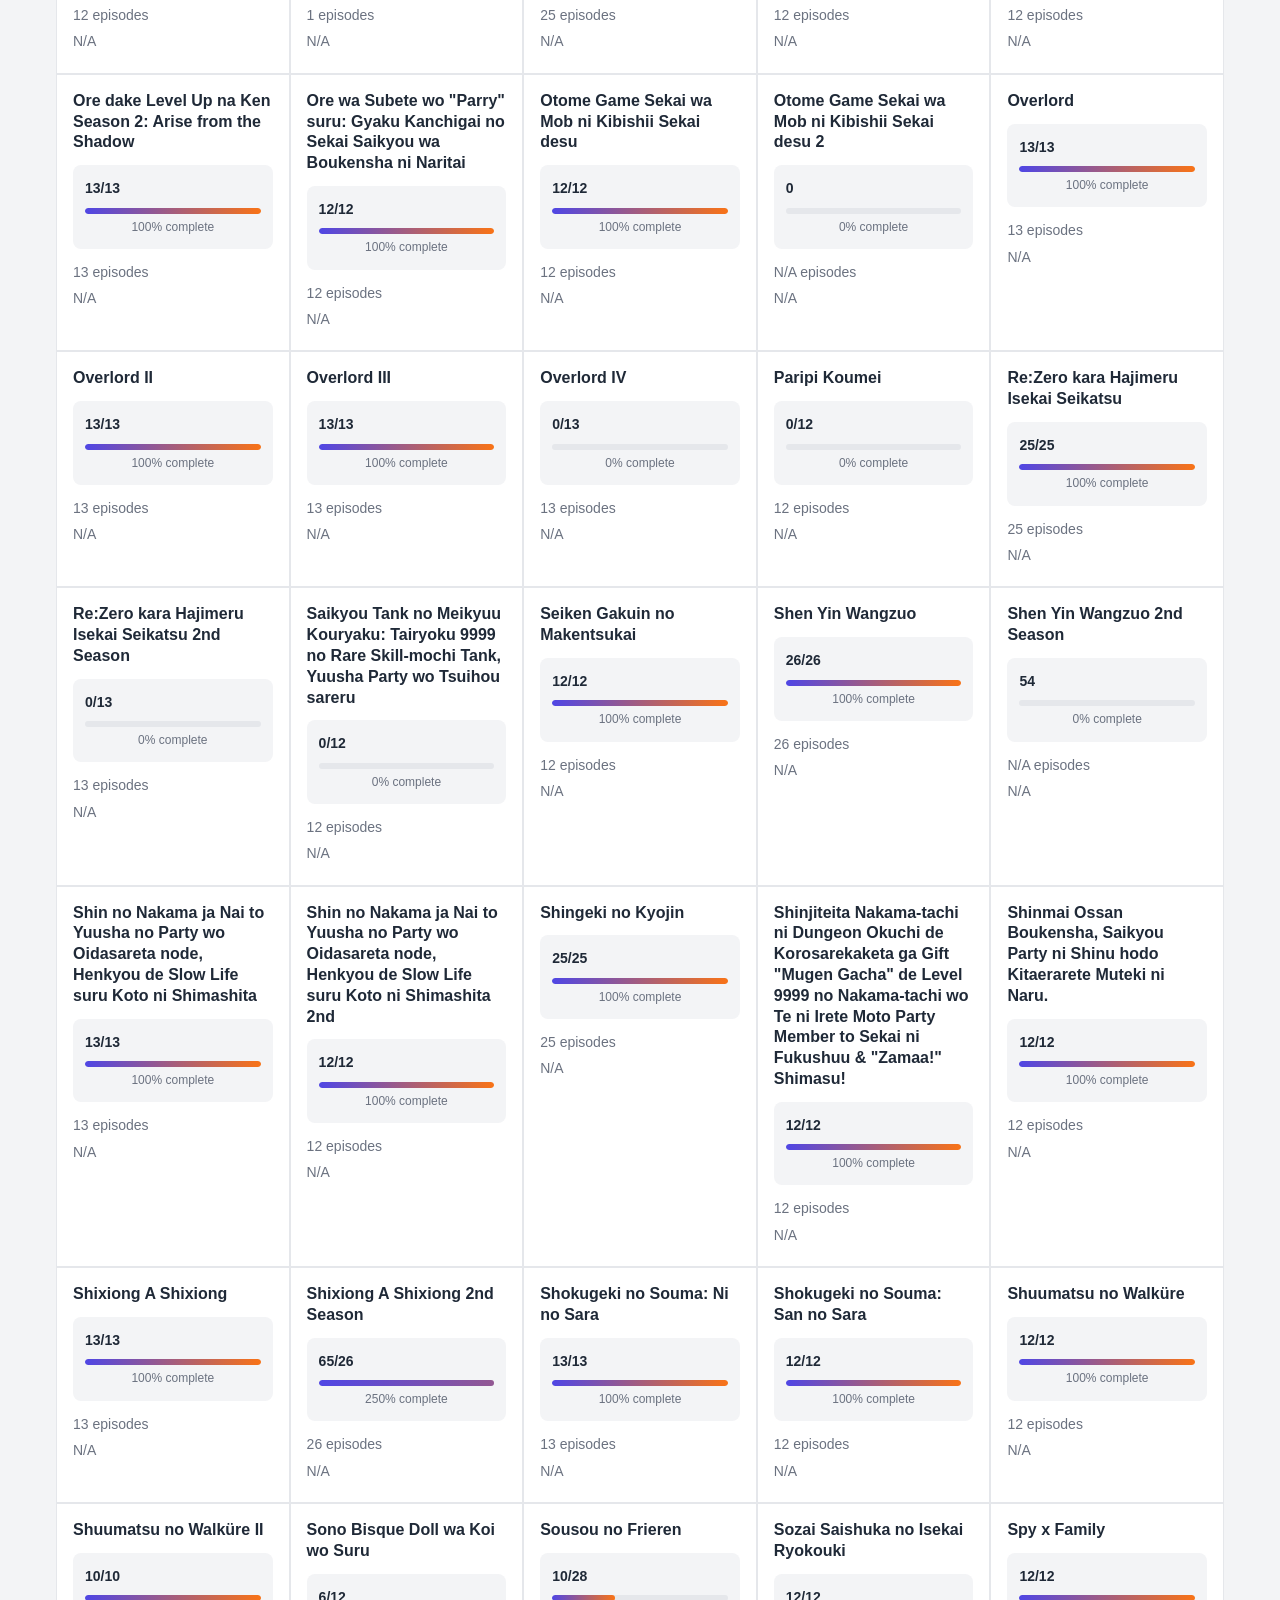
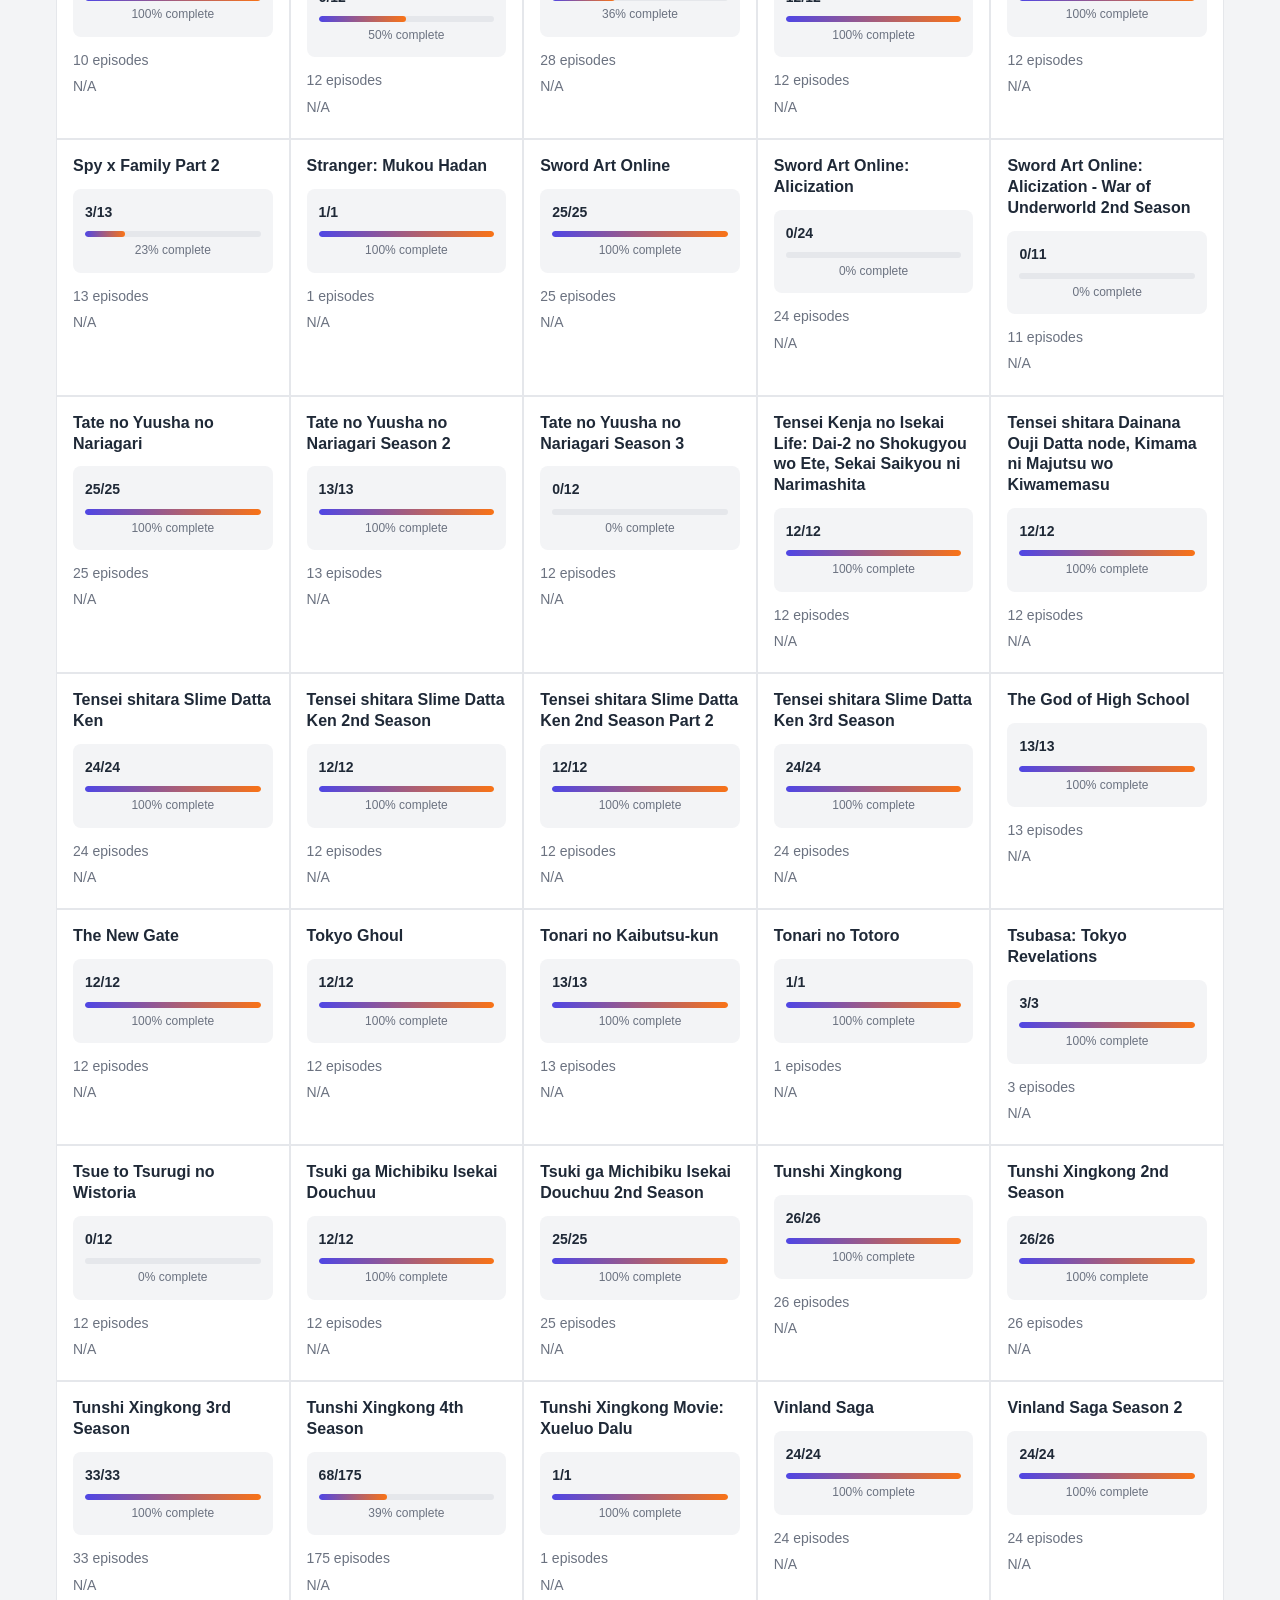
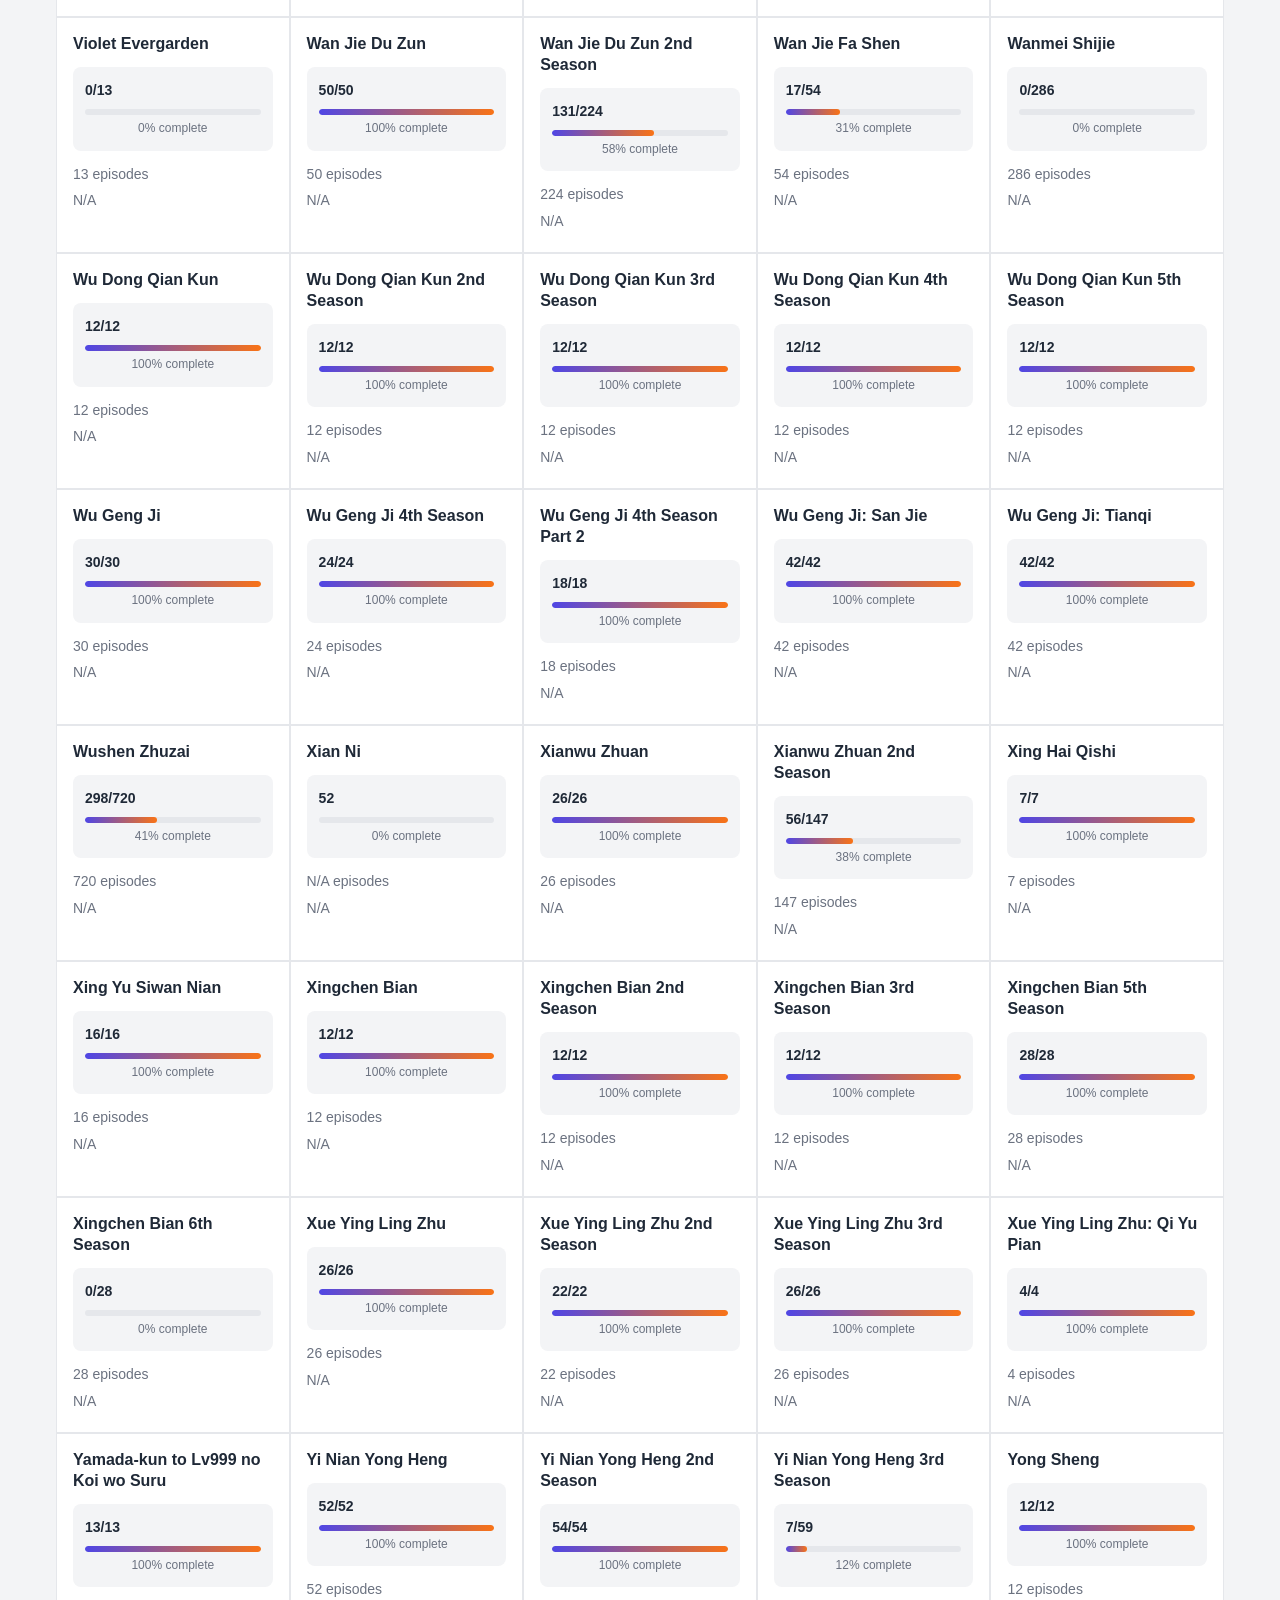
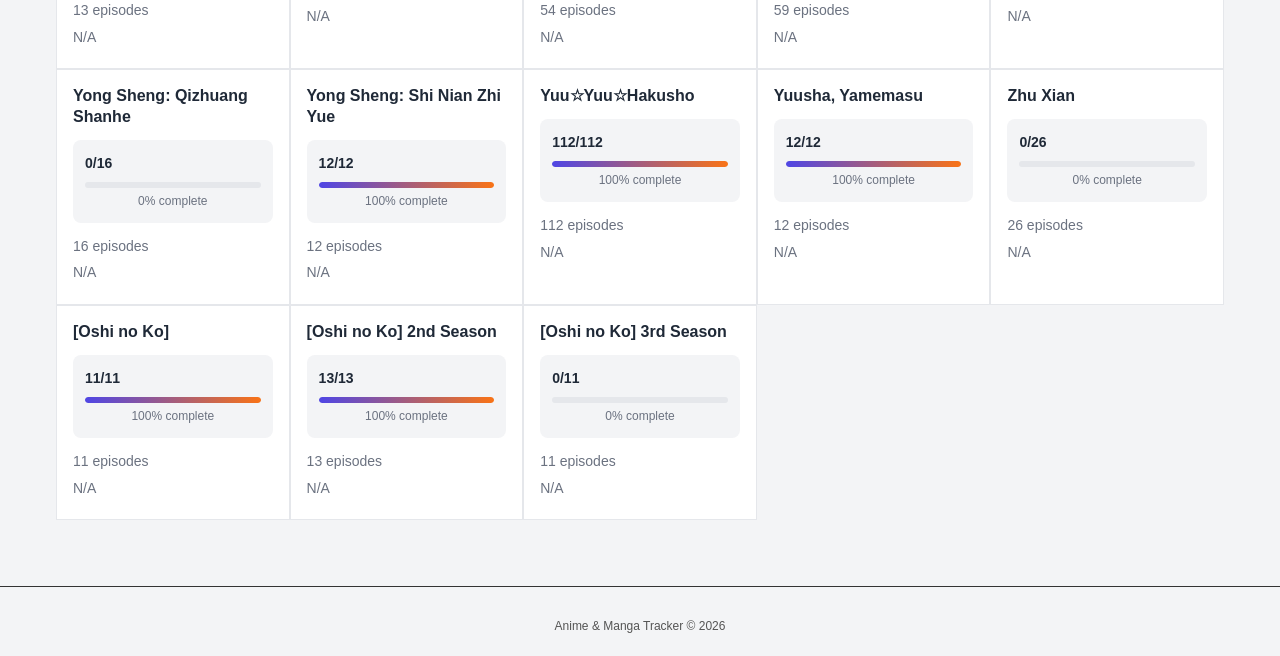
==== commit 30086a90: "make it work with different github repos for a backend" ====
--- a/index.html
+++ b/index.html
@@ -50,9 +50,10 @@
 
     <!-- Navigation Tabs -->
     <nav class="nav-tabs">
-      <button class="tab-btn active" id="tab-library-btn">📚 Library</button>
-      <button class="tab-btn" id="tab-add-btn">➕ Add Entry</button>
-      <button class="tab-btn" id="debug-toggle">🛠️ Debug</button>
+      <button class="tab-btn active" id="tab-library-btn" title="Library">📚</button>
+      <button class="tab-btn" id="tab-add-btn" title="Add Entry">➕</button>
+      <button class="tab-btn" id="gh-settings-toggle" title="Configure GitHub">⚙️</button>
+      <button class="tab-btn" id="debug-toggle" title="Debug">🛠️</button>
     </nav>
 
     <!-- Main Container -->
@@ -140,6 +141,39 @@
       </div>
       <div id="debug-output" style="height: 100%; overflow-y: auto;"></div>
     </div>
+
+    <!-- GitHub Settings Modal -->
+    <div id="gh-settings-modal" class="modal" style="display: none; position: fixed; z-index: 10001; left: 0; top: 0; width: 100%; height: 100%; background-color: rgba(0,0,0,0.7);">
+      <div style="background-color: #2c2c2c; margin: 10% auto; padding: 20px; border: 1px solid #444; width: 80%; max-width: 500px; border-radius: 10px; color: white;">
+        <h3 style="margin-top: 0;">🔗 GitHub Storage Settings</h3>
+        <p style="font-size: 0.9em; color: #aaa;">Configure an external repository to store and sync your <code>user_summary.json</code>.</p>
+        <div style="margin-bottom: 15px;">
+          <label style="display: block; margin-bottom: 5px;">Username</label>
+          <input type="text" id="gh-user" placeholder="GitHub Username" style="width: 100%; padding: 8px; border-radius: 5px; border: 1px solid #444; background: #1a1a1a; color: white;">
+        </div>
+        <div style="margin-bottom: 15px;">
+          <label style="display: block; margin-bottom: 5px;">Repository Name</label>
+          <input type="text" id="gh-repo" placeholder="e.g. my-anime-data" style="width: 100%; padding: 8px; border-radius: 5px; border: 1px solid #444; background: #1a1a1a; color: white;">
+        </div>
+        <div style="margin-bottom: 15px;">
+          <label style="display: block; margin-bottom: 5px;">File Path in Repo</label>
+          <input type="text" id="gh-path" placeholder="e.g. data/user_summary.json" style="width: 100%; padding: 8px; border-radius: 5px; border: 1px solid #444; background: #1a1a1a; color: white;">
+        </div>
+        <div style="margin-bottom: 20px;">
+          <label style="display: block; margin-bottom: 5px;">Personal Access Token (PAT)</label>
+          <input type="password" id="gh-pat" placeholder="ghp_********************" style="width: 100%; padding: 8px; border-radius: 5px; border: 1px solid #444; background: #1a1a1a; color: white;">
+        </div>
+        <div style="display: flex; justify-content: flex-end; gap: 10px;">
+          <button id="gh-settings-cancel" style="padding: 8px 15px; border-radius: 5px; border: none; background: #444; color: white; cursor: pointer;">Cancel</button>
+          <button id="gh-settings-save" style="padding: 8px 15px; border-radius: 5px; border: none; background: #007bff; color: white; cursor: pointer;">Save Settings</button>
+        </div>
+      </div>
+    </div>
+
+    <!-- Footer -->
+    <footer style="padding: 20px; text-align: center; border-top: 1px solid #333; margin-top: 50px;">
+      <p style="color: #555; font-size: 12px; margin-top: 10px;">Anime & Manga Tracker &copy; 2026</p>
+    </footer>
     
     <!-- Scripts -->
     <script src="./js/mal-api.js"></script>
@@ -148,12 +182,6 @@
     <script>
       // Setup debug console
       const debugOutput = document.getElementById('debug-output');
-      const debugToggle = document.getElementById('debug-toggle');
-      const debugConsole = document.getElementById('debug-console');
-      
-      debugToggle.addEventListener('click', () => {
-        debugConsole.style.display = debugConsole.style.display === 'none' ? 'block' : 'none';
-      });
       
       const originalLog = console.log;
       const originalError = console.error;
